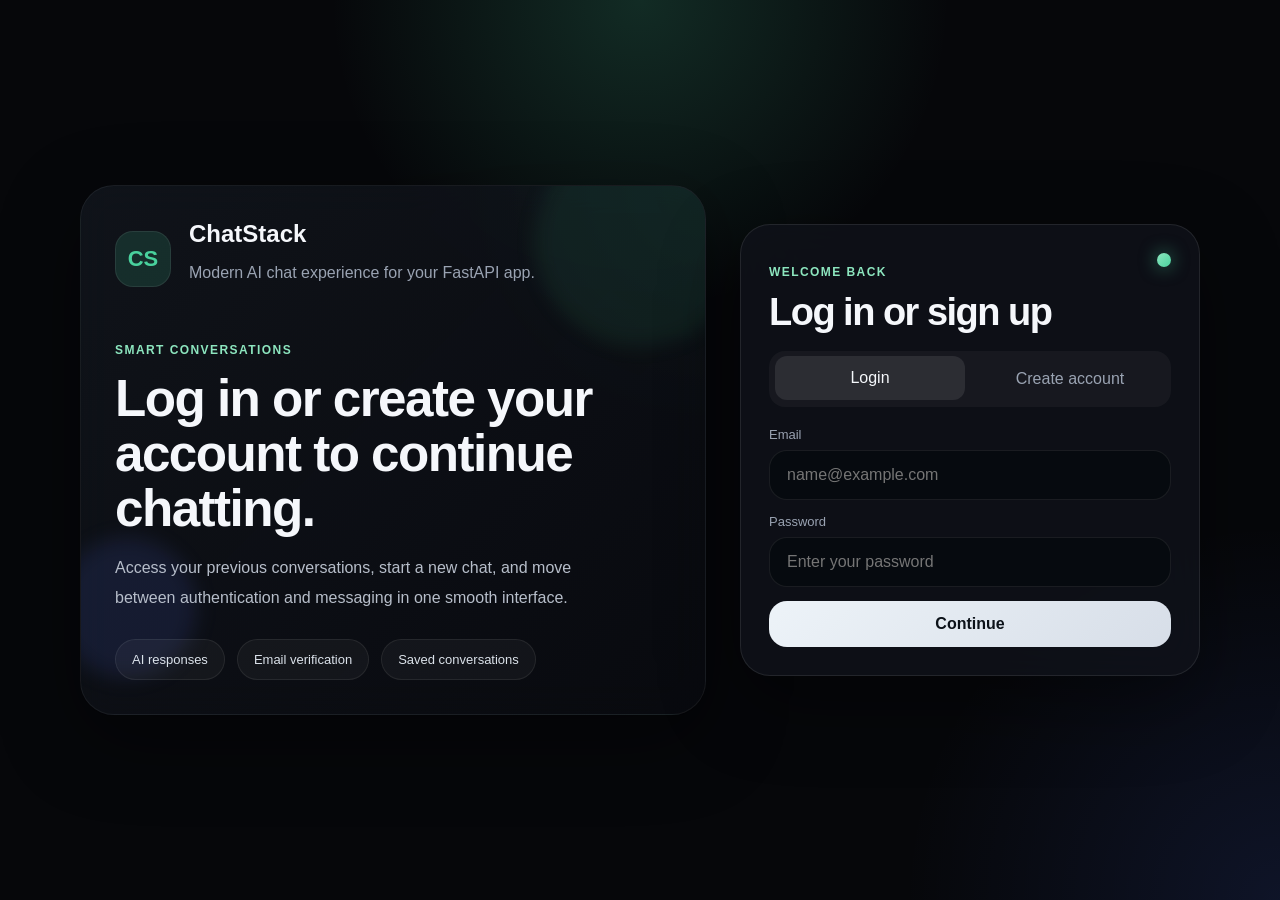
==== UI/index.html @ 57bf35fb "Added a user interface for registration and starting conversations" ====
<!DOCTYPE html>
<html lang="en">
<head>
    <meta charset="UTF-8">
    <meta name="viewport" content="width=device-width, initial-scale=1.0">
    <title>ChatStack UI</title>
    <link rel="stylesheet" href="./styles/main.css">
</head>
<body>
    <div id="app" class="app-shell">
        <section id="authScreen" class="screen screen-auth">
            <div class="auth-layout">
                <div class="auth-hero">
                    <div class="auth-brand">
                        <span class="brand-badge">CS</span>
                        <div>
                            <h1>ChatStack</h1>
                            <p>Modern AI chat experience for your FastAPI app.</p>
                        </div>
                    </div>
                    <div class="auth-hero__content">
                        <span class="eyebrow">Smart conversations</span>
                        <h2>Log in or create your account to continue chatting.</h2>
                        <p>
                            Access your previous conversations, start a new chat, and move between
                            authentication and messaging in one smooth interface.
                        </p>
                        <div class="hero-pills">
                            <span>AI responses</span>
                            <span>Email verification</span>
                            <span>Saved conversations</span>
                        </div>
                    </div>
                </div>

                <div class="auth-card auth-card--floating">
                    <div class="auth-card__top">
                        <div>
                            <p class="eyebrow">Welcome back</p>
                            <h3>Log in or sign up</h3>
                        </div>
                        <span class="floating-dot"></span>
                    </div>

                    <div class="auth-tabs">
                        <button class="tab-button is-active" data-auth-tab="login">Login</button>
                        <button class="tab-button" data-auth-tab="signup">Create account</button>
                    </div>

                    <form id="loginForm" class="auth-form">
                        <label>
                            <span>Email</span>
                            <input type="email" name="email" placeholder="name@example.com" required>
                        </label>
                        <label>
                            <span>Password</span>
                            <input type="password" name="password" placeholder="Enter your password" required minlength="8">
                        </label>
                        <button type="submit" class="primary-button">Continue</button>
                    </form>

                    <form id="signupForm" class="auth-form is-hidden">
                        <label>
                            <span>Username</span>
                            <input type="text" name="username" placeholder="Choose a username" required minlength="3">
                        </label>
                        <label>
                            <span>Full name</span>
                            <input type="text" name="fullname" placeholder="Your full name" required minlength="3">
                        </label>
                        <label>
                            <span>Email</span>
                            <input type="email" name="email" placeholder="name@example.com" required>
                        </label>
                        <label>
                            <span>Password</span>
                            <input type="password" name="password" placeholder="Create a password" required minlength="8">
                        </label>
                        <button type="submit" class="primary-button">Create account</button>
                    </form>

                    <div id="authMessage" class="status-box is-hidden"></div>
                </div>
            </div>
        </section>

        <section id="verificationScreen" class="screen screen-verify is-hidden">
            <div class="verify-card">
                <div class="verify-icon">✉</div>
                <h2>Check your inbox</h2>
                <p id="verificationHint">
                    We sent a verification link to your email. Open the email and click the verification button.
                </p>
                <div class="verify-actions">
                    <button id="verifiedGoLogin" class="primary-button">I already verified my account</button>
                    <button id="openResendPage" class="secondary-button">Resend verification link</button>
                </div>
            </div>
        </section>

        <section id="chatScreen" class="screen screen-chat is-hidden">
            <aside class="sidebar">
                <div class="sidebar-top">
                    <button id="newChatButton" class="new-chat-button">New chat</button>
                    <label class="search-box">
                        <span>Search chats</span>
                        <input id="conversationSearch" type="search" placeholder="Search chats">
                    </label>
                </div>

                <div class="sidebar-section">
                    <p class="sidebar-label">Recents</p>
                    <div id="conversationList" class="conversation-list"></div>
                </div>

                <div class="sidebar-footer">
                    <div class="user-chip">
                        <div class="user-chip__avatar" id="userAvatar">U</div>
                        <div>
                            <strong id="sidebarUsername">User</strong>
                            <p id="sidebarEmail">email@example.com</p>
                        </div>
                    </div>
                    <button id="logoutButton" class="ghost-button">Logout</button>
                </div>
            </aside>

            <main class="chat-main">
                <header class="chat-header">
                    <div>
                        <h2 id="chatTitle">What’s on your mind today?</h2>
                        <p id="chatSubtitle">Start a new conversation or continue an existing one.</p>
                    </div>
                </header>

                <div id="messagesContainer" class="messages-container">
                    <div class="empty-state" id="emptyState">
                        <h3>Start your first message</h3>
                        <p>Your recent chats will appear in the sidebar and responses will show here.</p>
                    </div>
                </div>

                <form id="composerForm" class="composer">
                    <textarea
                        id="messageInput"
                        rows="1"
                        placeholder="Ask anything"
                        maxlength="4000"
                    ></textarea>
                    <button type="submit" id="sendButton" class="send-button">Send</button>
                </form>

                <div id="chatMessage" class="status-box status-box--inline is-hidden"></div>
            </main>
        </section>
    </div>

    <script src="./scripts/config.js"></script>
    <script src="./scripts/api.js"></script>
    <script src="./scripts/app.js"></script>
</body>
</html>
---- UI/styles/main.css ----
:root {
    color-scheme: dark;
    --bg: #06070a;
    --bg-soft: #0d1016;
    --panel: rgba(18, 22, 30, 0.72);
    --panel-soft: rgba(25, 28, 36, 0.9);
    --panel-strong: #12151d;
    --panel-border: rgba(255, 255, 255, 0.08);
    --muted: #9aa3b2;
    --text: #f5f7fb;
    --accent: #49d19d;
    --accent-hover: #34c28b;
    --danger: #ef4444;
    --bubble-user: linear-gradient(135deg, #1a1f2a, #151922);
    --bubble-assistant: linear-gradient(135deg, #12161e, #0f1218);
    --shadow: 0 24px 80px rgba(0, 0, 0, 0.42);
    --shadow-soft: 0 18px 48px rgba(0, 0, 0, 0.28);
    --radius: 24px;
}

* {
    box-sizing: border-box;
}

html,
body {
    margin: 0;
    min-height: 100%;
    background: var(--bg);
    color: var(--text);
    font-family: Inter, Arial, sans-serif;
}

body {
    min-height: 100vh;
    background:
        radial-gradient(circle at top left, rgba(73, 209, 157, 0.12), transparent 28%),
        radial-gradient(circle at top right, rgba(79, 140, 255, 0.12), transparent 25%),
        linear-gradient(180deg, #090b10 0%, #050608 100%);
}

button,
input,
textarea {
    font: inherit;
}

button {
    cursor: pointer;
    border: none;
}

.is-hidden {
    display: none !important;
}

.app-shell {
    min-height: 100vh;
}

.screen {
    min-height: 100vh;
}

.screen-auth,
.screen-verify {
    display: grid;
    place-items: center;
    padding: 32px 20px;
    background:
        radial-gradient(circle at top, rgba(73, 209, 157, 0.18), transparent 28%),
        radial-gradient(circle at bottom right, rgba(76, 114, 255, 0.12), transparent 24%),
        var(--bg);
}

.auth-layout {
    width: min(1120px, 100%);
    display: grid;
    grid-template-columns: minmax(280px, 1.05fr) minmax(360px, 460px);
    gap: 34px;
    align-items: stretch;
}

.auth-hero {
    position: relative;
    overflow: hidden;
    border-radius: 34px;
    border: 1px solid rgba(255, 255, 255, 0.06);
    background:
        linear-gradient(135deg, rgba(18, 22, 30, 0.82), rgba(9, 11, 16, 0.78)),
        radial-gradient(circle at top right, rgba(73, 209, 157, 0.16), transparent 30%);
    box-shadow: var(--shadow);
    padding: 34px;
    backdrop-filter: blur(18px);
}

.auth-hero::before,
.auth-hero::after {
    content: "";
    position: absolute;
    border-radius: 999px;
    filter: blur(10px);
}

.auth-hero::before {
    width: 210px;
    height: 210px;
    background: rgba(73, 209, 157, 0.08);
    top: -50px;
    right: -40px;
}

.auth-hero::after {
    width: 140px;
    height: 140px;
    background: rgba(93, 115, 255, 0.12);
    bottom: 36px;
    left: -24px;
}

.auth-brand {
    position: relative;
    z-index: 1;
    display: flex;
    gap: 18px;
    align-items: center;
    margin-bottom: 42px;
}

.auth-brand h1,
.verify-card h2,
.auth-card__top h3,
.auth-hero__content h2 {
    margin: 0;
}

.auth-brand p,
.verify-card p,
.sidebar-label,
.chat-header p,
.empty-state p,
.status-box,
.user-chip p {
    color: var(--muted);
}

.brand-badge,
.verify-icon {
    width: 56px;
    height: 56px;
    border-radius: 18px;
    display: grid;
    place-items: center;
    background: rgba(73, 209, 157, 0.14);
    color: var(--accent);
    font-weight: 700;
    font-size: 22px;
    box-shadow: inset 0 0 0 1px rgba(255, 255, 255, 0.08);
}

.auth-hero__content {
    position: relative;
    z-index: 1;
    max-width: 520px;
}

.auth-hero__content h2 {
    font-size: clamp(32px, 4vw, 52px);
    line-height: 1.08;
    letter-spacing: -0.03em;
    margin-bottom: 16px;
}

.auth-hero__content p {
    max-width: 560px;
    font-size: 16px;
    line-height: 1.9;
    color: #b7beca;
}

.eyebrow {
    display: inline-flex;
    align-items: center;
    gap: 8px;
    font-size: 12px;
    letter-spacing: 0.12em;
    text-transform: uppercase;
    color: #8de6bf;
    margin-bottom: 14px;
    font-weight: 700;
}

.hero-pills {
    display: flex;
    flex-wrap: wrap;
    gap: 12px;
    margin-top: 26px;
}

.hero-pills span {
    display: inline-flex;
    padding: 12px 16px;
    border-radius: 999px;
    background: rgba(255, 255, 255, 0.04);
    border: 1px solid rgba(255, 255, 255, 0.08);
    color: #dbe2ea;
    font-size: 13px;
}

.auth-card,
.verify-card {
    width: min(100%, 460px);
    background: rgba(17, 20, 27, 0.74);
    border: 1px solid rgba(255, 255, 255, 0.09);
    border-radius: 30px;
    padding: 28px;
    box-shadow: var(--shadow);
    backdrop-filter: blur(22px);
}

.auth-card--floating {
    align-self: center;
}

.auth-card__top {
    display: flex;
    align-items: flex-start;
    justify-content: space-between;
    gap: 16px;
    margin-bottom: 18px;
}

.auth-card__top h3 {
    font-size: 38px;
    letter-spacing: -0.04em;
    line-height: 1.05;
}

.floating-dot {
    width: 14px;
    height: 14px;
    border-radius: 999px;
    background: linear-gradient(135deg, #8de6bf, #49d19d);
    box-shadow: 0 0 18px rgba(73, 209, 157, 0.6);
}

.auth-tabs {
    display: grid;
    grid-template-columns: 1fr 1fr;
    gap: 10px;
    margin-bottom: 20px;
    padding: 6px;
    background: rgba(255, 255, 255, 0.04);
    border-radius: 16px;
}

.tab-button,
.ghost-button,
.secondary-button {
    background: transparent;
    color: var(--muted);
}

.tab-button {
    border-radius: 12px;
    padding: 13px 14px;
    transition: background 0.2s ease, color 0.2s ease, transform 0.2s ease;
}

.tab-button.is-active {
    background: rgba(255, 255, 255, 0.09);
    color: var(--text);
    transform: translateY(-1px);
}

.auth-form,
.verify-actions {
    display: grid;
    gap: 14px;
}

.auth-form label,
.search-box {
    display: grid;
    gap: 8px;
}

.auth-form span,
.search-box span {
    font-size: 13px;
    color: var(--muted);
}

.auth-form input,
.search-box input,
.composer textarea {
    width: 100%;
    border-radius: 18px;
    border: 1px solid rgba(255, 255, 255, 0.08);
    background: rgba(7, 10, 15, 0.85);
    color: var(--text);
    padding: 15px 17px;
    outline: none;
    transition: border-color 0.2s ease, box-shadow 0.2s ease, background 0.2s ease;
}

.auth-form input:focus,
.search-box input:focus,
.composer textarea:focus {
    border-color: rgba(73, 209, 157, 0.72);
    box-shadow: 0 0 0 4px rgba(73, 209, 157, 0.08);
    background: rgba(8, 12, 18, 0.96);
}

.primary-button,
.send-button,
.new-chat-button {
    background: linear-gradient(135deg, #edf3f8, #d7dee8);
    color: #0c1219;
    font-weight: 700;
    border-radius: 18px;
    padding: 14px 18px;
    transition: transform 0.2s ease, filter 0.2s ease;
}

.primary-button:hover,
.send-button:hover,
.new-chat-button:hover {
    transform: translateY(-1px);
    filter: brightness(1.02);
}

.secondary-button,
.ghost-button {
    border: 1px solid rgba(255, 255, 255, 0.08);
    border-radius: 18px;
    padding: 14px 18px;
    background: rgba(255, 255, 255, 0.03);
}

.secondary-button:hover,
.ghost-button:hover {
    color: var(--text);
    border-color: #3a3f47;
}

.status-box {
    margin-top: 16px;
    border: 1px solid rgba(255, 255, 255, 0.06);
    background: rgba(255, 255, 255, 0.04);
    padding: 14px 16px;
    border-radius: 16px;
    line-height: 1.5;
    backdrop-filter: blur(10px);
}

.status-box.is-error {
    border-color: rgba(239, 68, 68, 0.4);
    color: #fecaca;
}

.status-box.is-success {
    border-color: rgba(25, 195, 125, 0.4);
    color: #c7f9df;
}

.status-box--inline {
    margin-top: 14px;
}

.screen-chat {
    display: grid;
    grid-template-columns: 320px 1fr;
    gap: 22px;
    padding: 20px;
    background:
        radial-gradient(circle at top left, rgba(73, 209, 157, 0.08), transparent 22%),
        radial-gradient(circle at top right, rgba(78, 126, 255, 0.08), transparent 22%),
        var(--bg);
}

.sidebar {
    display: flex;
    flex-direction: column;
    gap: 18px;
    background: rgba(15, 18, 24, 0.72);
    padding: 18px 14px;
    min-height: calc(100vh - 40px);
    border: 1px solid rgba(255, 255, 255, 0.06);
    border-radius: 28px;
    box-shadow: var(--shadow-soft);
    backdrop-filter: blur(18px);
}

.sidebar-top {
    display: grid;
    gap: 14px;
}

.new-chat-button {
    width: 100%;
    text-align: left;
    background: linear-gradient(135deg, rgba(255,255,255,0.12), rgba(255,255,255,0.06));
    color: var(--text);
}

.new-chat-button:hover {
    background: linear-gradient(135deg, rgba(255,255,255,0.16), rgba(255,255,255,0.08));
}

.sidebar-section {
    flex: 1;
    min-height: 0;
    overflow: hidden;
}

.sidebar-label {
    margin: 8px 8px 12px;
    font-size: 12px;
    font-weight: 700;
    text-transform: uppercase;
    letter-spacing: 0.08em;
}

.conversation-list {
    display: flex;
    flex-direction: column;
    gap: 6px;
    height: calc(100vh - 250px);
    overflow-y: auto;
    padding-right: 4px;
}

.conversation-item {
    width: 100%;
    display: flex;
    align-items: center;
    gap: 6px;
    background: transparent;
    color: var(--text);
    border-radius: 16px;
    transition: background 0.2s ease, transform 0.2s ease;
}

.conversation-item:hover,
.conversation-item.is-active {
    background: rgba(255, 255, 255, 0.06);
    transform: translateY(-1px);
}

.conversation-item__main {
    flex: 1;
    min-width: 0;
    text-align: left;
    background: transparent;
    color: var(--text);
    padding: 13px 12px;
    border-radius: 16px;
}

.conversation-item__main strong {
    display: block;
    font-size: 14px;
    margin-bottom: 4px;
    white-space: nowrap;
    overflow: hidden;
    text-overflow: ellipsis;
}

.conversation-item__main span {
    display: block;
    color: var(--muted);
    font-size: 12px;
    white-space: nowrap;
    overflow: hidden;
    text-overflow: ellipsis;
}

/* ── 3-dot menu trigger ── */
.conversation-item__actions {
    flex-shrink: 0;
    padding-right: 6px;
    position: relative;
    opacity: 0;
    pointer-events: none;
    transition: opacity 0.18s ease;
}

.conversation-item:hover .conversation-item__actions,
.conversation-item.is-active .conversation-item__actions,
.conversation-item__actions.is-open {
    opacity: 1;
    pointer-events: auto;
}

.conv-menu-trigger {
    display: flex;
    align-items: center;
    justify-content: center;
    width: 28px;
    height: 28px;
    border-radius: 8px;
    font-size: 18px;
    font-weight: 700;
    letter-spacing: -1px;
    background: transparent;
    color: var(--muted);
    border: none;
    transition: background 0.15s ease, color 0.15s ease;
    line-height: 1;
}

.conv-menu-trigger:hover,
.conv-menu-trigger.is-active {
    background: rgba(255, 255, 255, 0.1);
    color: var(--text);
}

/* ── Dropdown panel ── */
.conv-menu-dropdown {
    position: fixed;
    z-index: 999;
    min-width: 180px;
    background: rgba(28, 32, 42, 0.96);
    border: 1px solid rgba(255, 255, 255, 0.1);
    border-radius: 14px;
    padding: 6px;
    box-shadow: 0 16px 48px rgba(0, 0, 0, 0.5), 0 4px 16px rgba(0, 0, 0, 0.3);
    backdrop-filter: blur(20px);
    animation: dropdownIn 0.15s ease;
    transform-origin: top left;
}

@keyframes dropdownIn {
    from { opacity: 0; transform: scale(0.94) translateY(-4px); }
    to   { opacity: 1; transform: scale(1)   translateY(0);     }
}

.conv-menu-item {
    display: flex;
    align-items: center;
    gap: 10px;
    width: 100%;
    padding: 9px 12px;
    border-radius: 9px;
    font-size: 14px;
    background: transparent;
    color: var(--text);
    border: none;
    text-align: left;
    cursor: pointer;
    transition: background 0.15s ease;
}

.conv-menu-item:hover {
    background: rgba(255, 255, 255, 0.08);
}

.conv-menu-item__icon {
    font-size: 15px;
    width: 20px;
    text-align: center;
    flex-shrink: 0;
    opacity: 0.8;
}

.conv-menu-separator {
    height: 1px;
    background: rgba(255, 255, 255, 0.07);
    margin: 5px 6px;
}

.conv-menu-item--danger {
    color: #f87171;
}

.conv-menu-item--danger:hover {
    background: rgba(239, 68, 68, 0.14);
    color: #fca5a5;
}

.sidebar-footer {
    display: grid;
    gap: 12px;
}

.user-chip {
    display: flex;
    gap: 12px;
    align-items: center;
    padding: 12px;
    border-radius: 16px;
    background: rgba(255, 255, 255, 0.04);
    border: 1px solid rgba(255, 255, 255, 0.06);
}

.user-chip strong {
    display: block;
    margin-bottom: 4px;
}

.user-chip p {
    margin: 0;
    font-size: 12px;
}

.user-chip__avatar {
    width: 42px;
    height: 42px;
    border-radius: 50%;
    display: grid;
    place-items: center;
    background: rgba(25, 195, 125, 0.18);
    color: var(--accent);
    font-weight: 700;
}

.chat-main {
    display: grid;
    grid-template-rows: auto 1fr auto auto;
    min-height: calc(100vh - 40px);
    padding: 26px clamp(18px, 3vw, 40px);
    background: rgba(13, 16, 22, 0.7);
    border: 1px solid rgba(255, 255, 255, 0.06);
    border-radius: 32px;
    box-shadow: var(--shadow-soft);
    backdrop-filter: blur(18px);
}

.chat-header {
    display: flex;
    align-items: center;
    justify-content: center;
    text-align: center;
    padding: 32px 0 22px;
}

.chat-header h2 {
    margin: 0 0 10px;
    font-size: clamp(28px, 3.4vw, 42px);
}

.chat-header p {
    margin: 0;
}

.messages-container {
    max-width: 920px;
    width: 100%;
    margin: 0 auto;
    padding: 20px 0 10px;
    overflow-y: auto;
}

.empty-state {
    min-height: 100%;
    display: grid;
    place-items: center;
    text-align: center;
    padding: 80px 0;
}

.empty-state h3 {
    margin: 0 0 10px;
    font-size: 28px;
}

.message-row {
    display: flex;
    margin-bottom: 14px;
}

.message-row--user {
    justify-content: flex-end;
}

.message-row--assistant {
    justify-content: flex-start;
}

.message-bubble {
    max-width: min(760px, 82%);
    padding: 16px 18px;
    border-radius: 24px;
    line-height: 1.7;
    border: 1px solid rgba(255, 255, 255, 0.06);
    white-space: pre-wrap;
    box-shadow: 0 8px 30px rgba(0, 0, 0, 0.18);
}

.message-row--user .message-bubble {
    background: var(--bubble-user);
}

.message-row--assistant .message-bubble {
    background: var(--bubble-assistant);
}

.composer {
    max-width: 920px;
    width: 100%;
    margin: 0 auto;
    display: grid;
    grid-template-columns: 1fr auto;
    gap: 12px;
    align-items: end;
    padding: 18px 0 0;
}

.composer textarea {
    min-height: 62px;
    max-height: 180px;
    resize: vertical;
    border-radius: 26px;
    padding: 19px 20px;
    background: rgba(8, 11, 17, 0.9);
}

.send-button {
    min-width: 116px;
    min-height: 62px;
    border-radius: 22px;
}

.loading-dots::after {
    content: "";
    display: inline-block;
    width: 1.2em;
    animation: dots 1.2s steps(4, end) infinite;
}

@keyframes dots {
    0% { content: ""; }
    25% { content: "."; }
    50% { content: ".."; }
    75% { content: "..."; }
    100% { content: ""; }
}

@media (max-width: 960px) {
    .auth-layout {
        grid-template-columns: 1fr;
    }

    .auth-hero {
        padding: 28px;
    }

    .screen-chat {
        grid-template-columns: 1fr;
        padding: 14px;
    }

    .sidebar {
        min-height: auto;
        border-right: none;
    }

    .conversation-list {
        height: 260px;
    }
}

@media (max-width: 640px) {
    .auth-card,
    .verify-card {
        padding: 20px;
    }

    .auth-card__top h3 {
        font-size: 30px;
    }

    .auth-hero__content h2 {
        font-size: 34px;
    }

    .composer {
        grid-template-columns: 1fr;
    }

    .send-button {
        width: 100%;
    }
}
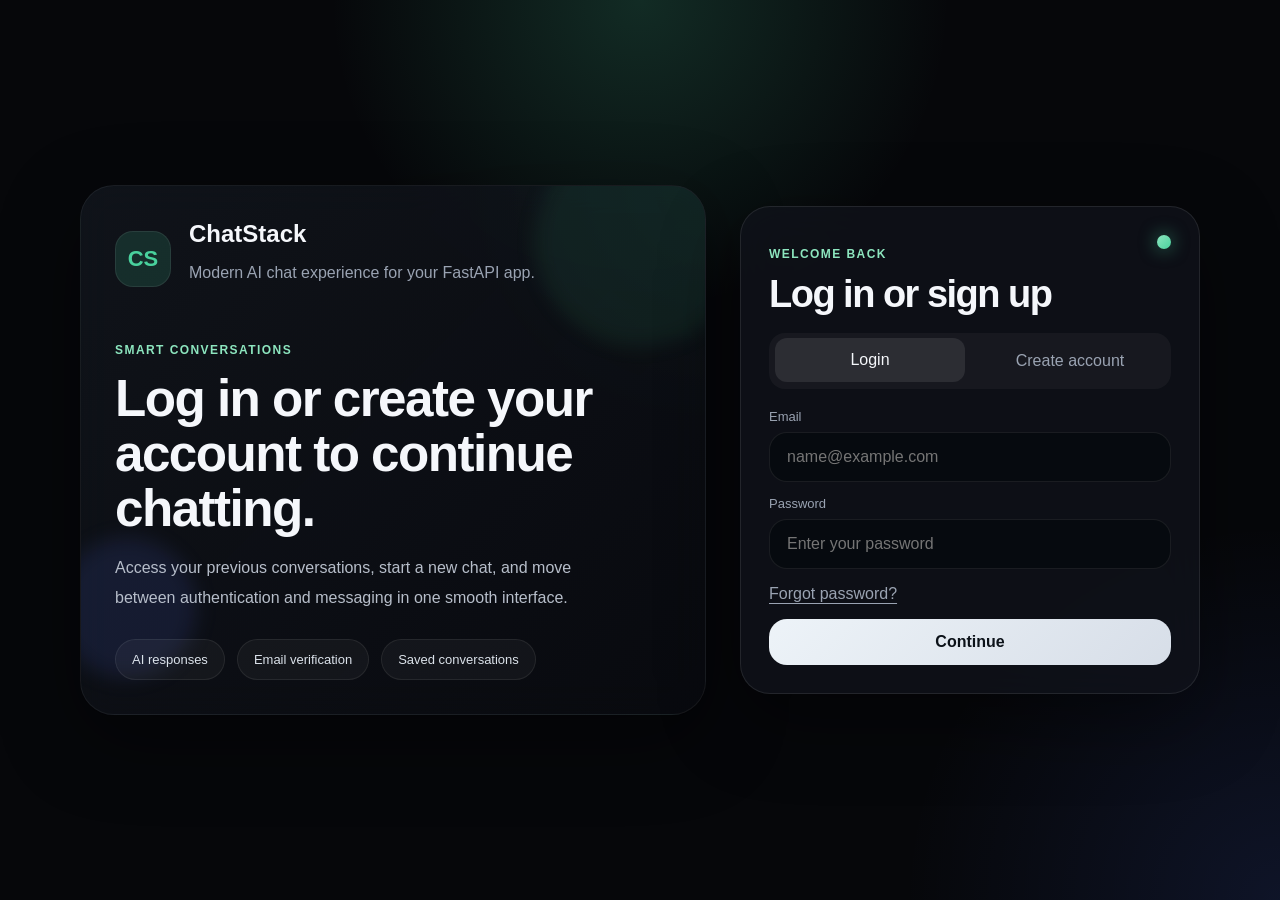
==== commit bf56f211: "Add forgot-password and password-reset UI" ====
--- a/UI/index.html
+++ b/UI/index.html
@@ -1,11 +1,13 @@
 <!DOCTYPE html>
 <html lang="en">
+
 <head>
     <meta charset="UTF-8">
     <meta name="viewport" content="width=device-width, initial-scale=1.0">
     <title>ChatStack UI</title>
     <link rel="stylesheet" href="./styles/main.css">
 </head>
+
 <body>
     <div id="app" class="app-shell">
         <section id="authScreen" class="screen screen-auth">
@@ -36,8 +38,8 @@
                 <div class="auth-card auth-card--floating">
                     <div class="auth-card__top">
                         <div>
-                            <p class="eyebrow">Welcome back</p>
-                            <h3>Log in or sign up</h3>
+                            <p id="authEyebrow" class="eyebrow">Welcome back</p>
+                            <h3 id="authTitle">Log in or sign up</h3>
                         </div>
                         <span class="floating-dot"></span>
                     </div>
@@ -54,8 +56,10 @@
                         </label>
                         <label>
                             <span>Password</span>
-                            <input type="password" name="password" placeholder="Enter your password" required minlength="8">
+                            <input type="password" name="password" placeholder="Enter your password" required
+                                minlength="8">
                         </label>
+                        <button id="forgotPasswordButton" type="button" class="text-button">Forgot password?</button>
                         <button type="submit" class="primary-button">Continue</button>
                     </form>
 
@@ -74,9 +78,34 @@
                         </label>
                         <label>
                             <span>Password</span>
-                            <input type="password" name="password" placeholder="Create a password" required minlength="8">
+                            <input type="password" name="password" placeholder="Create a password" required
+                                minlength="8">
                         </label>
                         <button type="submit" class="primary-button">Create account</button>
+                    </form>
+
+                    <form id="passwordResetRequestForm" class="auth-form is-hidden">
+                        <label>
+                            <span>Email</span>
+                            <input type="email" name="email" placeholder="name@example.com" required>
+                        </label>
+                        <button type="submit" class="primary-button">Send reset link</button>
+                        <button type="button" class="text-button" data-return-login>Back to login</button>
+                    </form>
+
+                    <form id="passwordResetConfirmForm" class="auth-form is-hidden">
+                        <label>
+                            <span>New password</span>
+                            <input type="password" name="new_password" placeholder="Enter a new password" required
+                                minlength="8" autocomplete="new-password">
+                        </label>
+                        <label>
+                            <span>Confirm new password</span>
+                            <input type="password" name="confirm_new_password" placeholder="Confirm your new password"
+                                required minlength="8" autocomplete="new-password">
+                        </label>
+                        <button type="submit" class="primary-button">Update password</button>
+                        <button type="button" class="text-button" data-return-login>Back to login</button>
                     </form>
 
                     <div id="authMessage" class="status-box is-hidden"></div>
@@ -141,12 +170,7 @@
                 </div>
 
                 <form id="composerForm" class="composer">
-                    <textarea
-                        id="messageInput"
-                        rows="1"
-                        placeholder="Ask anything"
-                        maxlength="4000"
-                    ></textarea>
+                    <textarea id="messageInput" rows="1" placeholder="Ask anything" maxlength="4000"></textarea>
                     <button type="submit" id="sendButton" class="send-button">Send</button>
                 </form>
 
@@ -159,4 +183,5 @@
     <script src="./scripts/api.js"></script>
     <script src="./scripts/app.js"></script>
 </body>
-</html>
+
+</html>
--- a/UI/styles/main.css
+++ b/UI/styles/main.css
@@ -256,7 +256,8 @@
 
 .tab-button,
 .ghost-button,
-.secondary-button {
+.secondary-button,
+.text-button {
     background: transparent;
     color: var(--muted);
 }
@@ -339,9 +340,17 @@
 }
 
 .secondary-button:hover,
-.ghost-button:hover {
+.ghost-button:hover,
+.text-button:hover {
     color: var(--text);
     border-color: #3a3f47;
+}
+
+.text-button {
+    justify-self: start;
+    padding: 2px 0;
+    text-decoration: underline;
+    text-underline-offset: 4px;
 }
 
 .status-box {
@@ -400,12 +409,12 @@
 .new-chat-button {
     width: 100%;
     text-align: left;
-    background: linear-gradient(135deg, rgba(255,255,255,0.12), rgba(255,255,255,0.06));
+    background: linear-gradient(135deg, rgba(255, 255, 255, 0.12), rgba(255, 255, 255, 0.06));
     color: var(--text);
 }
 
 .new-chat-button:hover {
-    background: linear-gradient(135deg, rgba(255,255,255,0.16), rgba(255,255,255,0.08));
+    background: linear-gradient(135deg, rgba(255, 255, 255, 0.16), rgba(255, 255, 255, 0.08));
 }
 
 .sidebar-section {
@@ -532,8 +541,15 @@
 }
 
 @keyframes dropdownIn {
-    from { opacity: 0; transform: scale(0.94) translateY(-4px); }
-    to   { opacity: 1; transform: scale(1)   translateY(0);     }
+    from {
+        opacity: 0;
+        transform: scale(0.94) translateY(-4px);
+    }
+
+    to {
+        opacity: 1;
+        transform: scale(1) translateY(0);
+    }
 }
 
 .conv-menu-item {
@@ -730,11 +746,25 @@
 }
 
 @keyframes dots {
-    0% { content: ""; }
-    25% { content: "."; }
-    50% { content: ".."; }
-    75% { content: "..."; }
-    100% { content: ""; }
+    0% {
+        content: "";
+    }
+
+    25% {
+        content: ".";
+    }
+
+    50% {
+        content: "..";
+    }
+
+    75% {
+        content: "...";
+    }
+
+    100% {
+        content: "";
+    }
 }
 
 @media (max-width: 960px) {
@@ -762,6 +792,7 @@
 }
 
 @media (max-width: 640px) {
+
     .auth-card,
     .verify-card {
         padding: 20px;
@@ -782,4 +813,4 @@
     .send-button {
         width: 100%;
     }
-}
+}
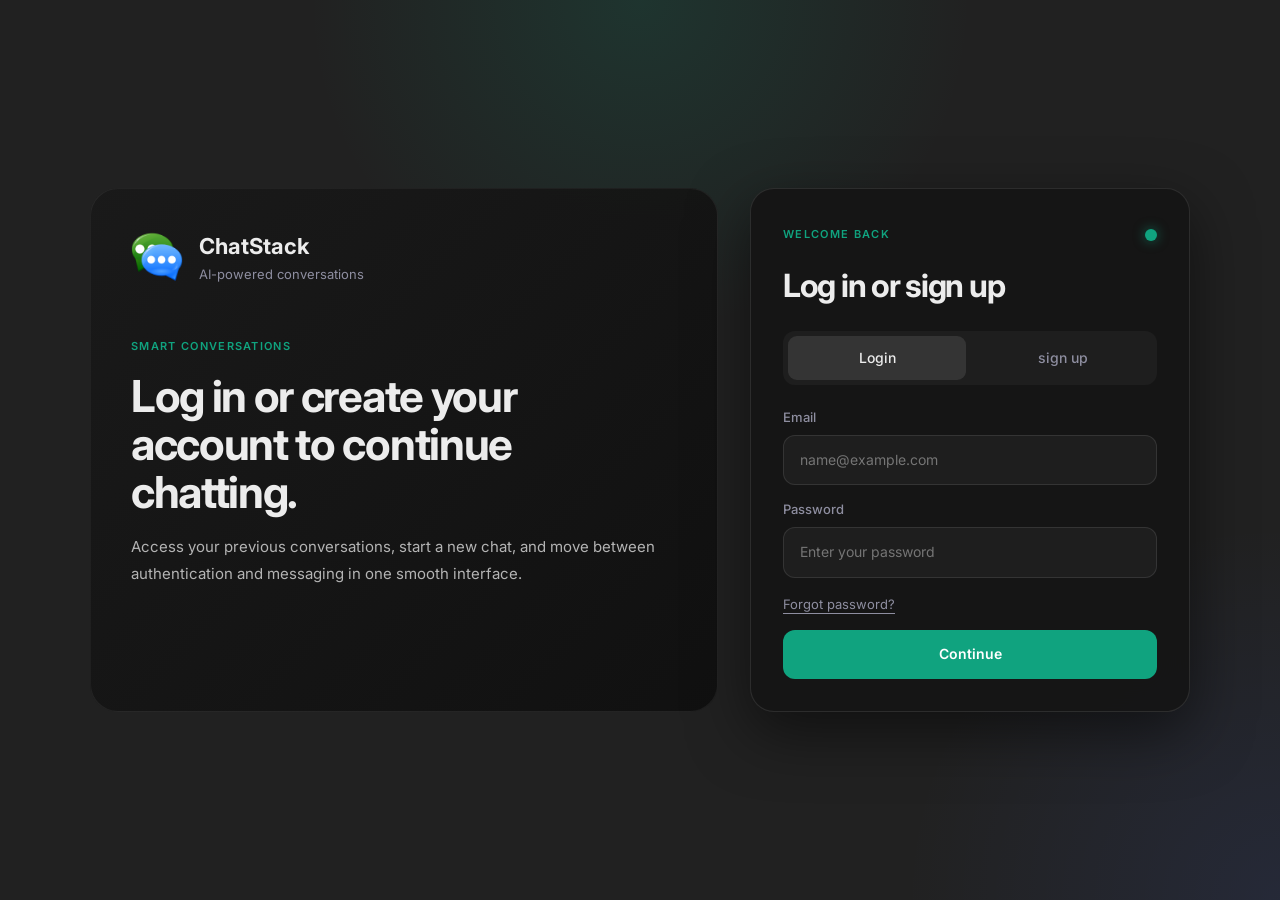
==== commit ddc04754: "Added image viewer and login improvements." ====
--- a/UI/index.html
+++ b/UI/index.html
@@ -4,20 +4,26 @@
 <head>
     <meta charset="UTF-8">
     <meta name="viewport" content="width=device-width, initial-scale=1.0">
-    <title>ChatStack UI</title>
+    <title>ChatStack</title>
+    <link rel="preconnect" href="https://fonts.googleapis.com">
+    <link rel="preconnect" href="https://fonts.gstatic.com" crossorigin>
+    <link href="https://fonts.googleapis.com/css2?family=Inter:wght@300;400;500;600;700&display=swap" rel="stylesheet">
+    <link rel="icon" type="image/png" href="./chatapp_logo.png">
     <link rel="stylesheet" href="./styles/main.css">
 </head>
 
 <body>
     <div id="app" class="app-shell">
+
+        <!-- ── AUTH SCREEN ── -->
         <section id="authScreen" class="screen screen-auth">
             <div class="auth-layout">
                 <div class="auth-hero">
                     <div class="auth-brand">
-                        <span class="brand-badge">CS</span>
+                        <img src="./chatapp_logo.png" alt="ChatStack Logo" class="brand-logo" />
                         <div>
                             <h1>ChatStack</h1>
-                            <p>Modern AI chat experience for your FastAPI app.</p>
+                            <p>AI-powered conversations</p>
                         </div>
                     </div>
                     <div class="auth-hero__content">
@@ -27,11 +33,6 @@
                             Access your previous conversations, start a new chat, and move between
                             authentication and messaging in one smooth interface.
                         </p>
-                        <div class="hero-pills">
-                            <span>AI responses</span>
-                            <span>Email verification</span>
-                            <span>Saved conversations</span>
-                        </div>
                     </div>
                 </div>
 
@@ -46,7 +47,7 @@
 
                     <div class="auth-tabs">
                         <button class="tab-button is-active" data-auth-tab="login">Login</button>
-                        <button class="tab-button" data-auth-tab="signup">Create account</button>
+                        <button class="tab-button" data-auth-tab="signup">sign up</button>
                     </div>
 
                     <form id="loginForm" class="auth-form">
@@ -61,6 +62,7 @@
                         </label>
                         <button id="forgotPasswordButton" type="button" class="text-button">Forgot password?</button>
                         <button type="submit" class="primary-button">Continue</button>
+                        <button id="resendVerificationBtnLogin" type="button" class="secondary-button is-hidden" style="margin-top: 8px; width: 100%;">Resend verification email</button>
                     </form>
 
                     <form id="signupForm" class="auth-form is-hidden">
@@ -81,7 +83,7 @@
                             <input type="password" name="password" placeholder="Create a password" required
                                 minlength="8">
                         </label>
-                        <button type="submit" class="primary-button">Create account</button>
+                        <button type="submit" class="primary-button">sign up</button>
                     </form>
 
                     <form id="passwordResetRequestForm" class="auth-form is-hidden">
@@ -113,6 +115,7 @@
             </div>
         </section>
 
+        <!-- ── VERIFICATION SCREEN ── -->
         <section id="verificationScreen" class="screen screen-verify is-hidden">
             <div class="verify-card">
                 <div class="verify-icon">✉</div>
@@ -121,20 +124,37 @@
                     We sent a verification link to your email. Open the email and click the verification button.
                 </p>
                 <div class="verify-actions">
-                    <button id="verifiedGoLogin" class="primary-button">I already verified my account</button>
-                    <button id="openResendPage" class="secondary-button">Resend verification link</button>
+                    <button id="verifiedGoLogin" class="text-button">← Back to login</button>
                 </div>
             </div>
         </section>
 
+        <!-- ── CHAT SCREEN ── -->
         <section id="chatScreen" class="screen screen-chat is-hidden">
+
+            <!-- Sidebar -->
             <aside class="sidebar">
-                <div class="sidebar-top">
-                    <button id="newChatButton" class="new-chat-button">New chat</button>
-                    <label class="search-box">
-                        <span>Search chats</span>
-                        <input id="conversationSearch" type="search" placeholder="Search chats">
-                    </label>
+                <div class="sidebar-header">
+                    <div class="sidebar-brand">
+                        <img src="./chatapp_logo.png" alt="ChatStack Logo" class="brand-logo-sm" />
+                        <span class="sidebar-brand-name">ChatStack</span>
+                    </div>
+                    <button id="newChatButton" class="new-chat-button" title="New chat">
+                        <svg width="18" height="18" viewBox="0 0 24 24" fill="none" stroke="currentColor"
+                            stroke-width="2.2" stroke-linecap="round" stroke-linejoin="round">
+                            <path d="M12 5v14M5 12h14" />
+                        </svg>
+                        <span>New chat</span>
+                    </button>
+                </div>
+
+                <div class="search-wrapper">
+                    <svg class="search-icon" width="14" height="14" viewBox="0 0 24 24" fill="none"
+                        stroke="currentColor" stroke-width="2.5" stroke-linecap="round" stroke-linejoin="round">
+                        <circle cx="11" cy="11" r="8" />
+                        <line x1="21" y1="21" x2="16.65" y2="16.65" />
+                    </svg>
+                    <input id="conversationSearch" type="search" placeholder="Search chats" class="search-input">
                 </div>
 
                 <div class="sidebar-section">
@@ -145,33 +165,74 @@
                 <div class="sidebar-footer">
                     <div class="user-chip">
                         <div class="user-chip__avatar" id="userAvatar">U</div>
-                        <div>
+                        <div class="user-chip__info">
                             <strong id="sidebarUsername">User</strong>
                             <p id="sidebarEmail">email@example.com</p>
                         </div>
                     </div>
-                    <button id="logoutButton" class="ghost-button">Logout</button>
+                    <button id="logoutButton" class="ghost-button">
+                        <svg width="15" height="15" viewBox="0 0 24 24" fill="none" stroke="currentColor"
+                            stroke-width="2" stroke-linecap="round" stroke-linejoin="round">
+                            <path d="M9 21H5a2 2 0 0 1-2-2V5a2 2 0 0 1 2-2h4" />
+                            <polyline points="16 17 21 12 16 7" />
+                            <line x1="21" y1="12" x2="9" y2="12" />
+                        </svg>
+                        Logout
+                    </button>
                 </div>
             </aside>
 
+            <!-- Main Chat -->
             <main class="chat-main">
                 <header class="chat-header">
-                    <div>
-                        <h2 id="chatTitle">What’s on your mind today?</h2>
+                    <div class="chat-header__inner">
+                        <h2 id="chatTitle">Where should we begin?</h2>
                         <p id="chatSubtitle">Start a new conversation or continue an existing one.</p>
                     </div>
                 </header>
 
                 <div id="messagesContainer" class="messages-container">
                     <div class="empty-state" id="emptyState">
+                        <div class="empty-state__icon">💬</div>
                         <h3>Start your first message</h3>
-                        <p>Your recent chats will appear in the sidebar and responses will show here.</p>
-                    </div>
-                </div>
-
+                        <p>Your recent chats will appear in the sidebar.</p>
+                    </div>
+                </div>
+
+                <div id="imagePreviewStrip" class="image-preview-strip is-hidden"></div>
+
+                <!-- Lightbox for Image Viewing -->
+                <div id="imageLightbox" class="image-lightbox is-hidden">
+                    <button id="closeLightboxBtn" class="lightbox-close-btn" title="Close">✕</button>
+                    <img id="lightboxImage" class="lightbox-img" src="" alt="Expanded Image">
+                </div>
+
+                <!-- Composer -->
                 <form id="composerForm" class="composer">
-                    <textarea id="messageInput" rows="1" placeholder="Ask anything" maxlength="4000"></textarea>
-                    <button type="submit" id="sendButton" class="send-button">Send</button>
+                    <div class="composer-inner">
+                        <!-- Hidden file input -->
+                        <input type="file" id="imageFileInput" accept="image/*" multiple class="is-hidden">
+
+                        <button type="button" id="attachImageBtn" class="composer-attach-btn" title="Attach images">
+                            <svg width="18" height="18" viewBox="0 0 24 24" fill="none" stroke="currentColor"
+                                stroke-width="2" stroke-linecap="round" stroke-linejoin="round">
+                                <rect x="3" y="3" width="18" height="18" rx="2" ry="2" />
+                                <circle cx="8.5" cy="8.5" r="1.5" />
+                                <polyline points="21 15 16 10 5 21" />
+                            </svg>
+                        </button>
+
+                        <textarea id="messageInput" rows="1" placeholder="Ask anything..." maxlength="4000"></textarea>
+
+                        <button type="submit" id="sendButton" class="composer-send-btn" title="Send">
+                            <svg width="18" height="18" viewBox="0 0 24 24" fill="none" stroke="currentColor"
+                                stroke-width="2.5" stroke-linecap="round" stroke-linejoin="round">
+                                <line x1="22" y1="2" x2="11" y2="13" />
+                                <polygon points="22 2 15 22 11 13 2 9 22 2" />
+                            </svg>
+                        </button>
+                    </div>
+                    <p class="composer-hint">ChatStack may make mistakes. Verify important information.</p>
                 </form>
 
                 <div id="chatMessage" class="status-box status-box--inline is-hidden"></div>
@@ -179,6 +240,7 @@
         </section>
     </div>
 
+
     <script src="./scripts/config.js"></script>
     <script src="./scripts/api.js"></script>
     <script src="./scripts/app.js"></script>
--- a/UI/styles/main.css
+++ b/UI/styles/main.css
@@ -1,816 +1,824 @@
 :root {
     color-scheme: dark;
-    --bg: #06070a;
-    --bg-soft: #0d1016;
-    --panel: rgba(18, 22, 30, 0.72);
-    --panel-soft: rgba(25, 28, 36, 0.9);
-    --panel-strong: #12151d;
+    --bg: #212121;
+    --bg-soft: #2a2a2a;
+    --sidebar-bg: #171717;
+    --panel: rgba(33, 33, 33, 0.95);
     --panel-border: rgba(255, 255, 255, 0.08);
-    --muted: #9aa3b2;
-    --text: #f5f7fb;
-    --accent: #49d19d;
-    --accent-hover: #34c28b;
+    --muted: #8e8ea0;
+    --text: #ececec;
+    --text-dim: #b4b4b4;
+    --accent: #10a37f;
+    --accent-hover: #0d8f6f;
     --danger: #ef4444;
-    --bubble-user: linear-gradient(135deg, #1a1f2a, #151922);
-    --bubble-assistant: linear-gradient(135deg, #12161e, #0f1218);
-    --shadow: 0 24px 80px rgba(0, 0, 0, 0.42);
-    --shadow-soft: 0 18px 48px rgba(0, 0, 0, 0.28);
-    --radius: 24px;
-}
-
-* {
-    box-sizing: border-box;
-}
-
-html,
-body {
-    margin: 0;
-    min-height: 100%;
+    --user-bubble: #2f2f2f;
+    --assistant-bubble: transparent;
+    --shadow: 0 20px 60px rgba(0, 0, 0, 0.5);
+    --shadow-soft: 0 8px 24px rgba(0, 0, 0, 0.3);
+    --radius: 16px;
+    --composer-bg: #2f2f2f;
+}
+
+* { box-sizing: border-box; margin: 0; padding: 0; }
+
+html, body {
+    height: 100%;
     background: var(--bg);
     color: var(--text);
-    font-family: Inter, Arial, sans-serif;
-}
-
-body {
-    min-height: 100vh;
-    background:
-        radial-gradient(circle at top left, rgba(73, 209, 157, 0.12), transparent 28%),
-        radial-gradient(circle at top right, rgba(79, 140, 255, 0.12), transparent 25%),
-        linear-gradient(180deg, #090b10 0%, #050608 100%);
-}
-
-button,
-input,
-textarea {
-    font: inherit;
-}
-
-button {
-    cursor: pointer;
-    border: none;
-}
-
-.is-hidden {
-    display: none !important;
-}
-
-.app-shell {
-    min-height: 100vh;
-}
-
-.screen {
-    min-height: 100vh;
-}
-
+    font-family: 'Inter', -apple-system, BlinkMacSystemFont, sans-serif;
+    font-size: 15px;
+    line-height: 1.6;
+    -webkit-font-smoothing: antialiased;
+}
+
+button, input, textarea { font: inherit; }
+button { cursor: pointer; border: none; outline: none; }
+input, textarea { outline: none; }
+
+.is-hidden { display: none !important; }
+.app-shell { height: 100vh; display: flex; flex-direction: column; }
+.screen { height: 100vh; }
+
+/* ─────────────────────────────────────
+   AUTH SCREEN
+───────────────────────────────────── */
 .screen-auth,
 .screen-verify {
     display: grid;
     place-items: center;
     padding: 32px 20px;
     background:
-        radial-gradient(circle at top, rgba(73, 209, 157, 0.18), transparent 28%),
-        radial-gradient(circle at bottom right, rgba(76, 114, 255, 0.12), transparent 24%),
+        radial-gradient(circle at top, rgba(16, 163, 127, 0.15), transparent 30%),
+        radial-gradient(circle at bottom right, rgba(76, 114, 255, 0.1), transparent 24%),
         var(--bg);
 }
 
 .auth-layout {
-    width: min(1120px, 100%);
+    width: min(1100px, 100%);
     display: grid;
-    grid-template-columns: minmax(280px, 1.05fr) minmax(360px, 460px);
-    gap: 34px;
+    grid-template-columns: minmax(280px, 1.05fr) minmax(360px, 440px);
+    gap: 32px;
     align-items: stretch;
 }
 
 .auth-hero {
-    position: relative;
-    overflow: hidden;
-    border-radius: 34px;
+    border-radius: 28px;
     border: 1px solid rgba(255, 255, 255, 0.06);
-    background:
-        linear-gradient(135deg, rgba(18, 22, 30, 0.82), rgba(9, 11, 16, 0.78)),
-        radial-gradient(circle at top right, rgba(73, 209, 157, 0.16), transparent 30%);
-    box-shadow: var(--shadow);
-    padding: 34px;
-    backdrop-filter: blur(18px);
-}
-
-.auth-hero::before,
-.auth-hero::after {
-    content: "";
-    position: absolute;
-    border-radius: 999px;
-    filter: blur(10px);
-}
-
-.auth-hero::before {
-    width: 210px;
-    height: 210px;
-    background: rgba(73, 209, 157, 0.08);
-    top: -50px;
-    right: -40px;
-}
-
-.auth-hero::after {
-    width: 140px;
-    height: 140px;
-    background: rgba(93, 115, 255, 0.12);
-    bottom: 36px;
-    left: -24px;
-}
-
-.auth-brand {
-    position: relative;
-    z-index: 1;
-    display: flex;
-    gap: 18px;
-    align-items: center;
-    margin-bottom: 42px;
-}
-
-.auth-brand h1,
-.verify-card h2,
-.auth-card__top h3,
+    background: linear-gradient(135deg, rgba(25, 25, 25, 0.9), rgba(15, 15, 15, 0.9));
+    padding: 40px;
+    backdrop-filter: blur(20px);
+}
+
+.auth-brand { display: flex; gap: 16px; align-items: center; margin-bottom: 48px; }
+.auth-brand h1 { font-size: 22px; font-weight: 700; margin: 0; }
+.auth-brand p { color: var(--muted); font-size: 13px; margin: 0; }
+
+.brand-badge {
+    width: 48px; height: 48px; border-radius: 14px;
+    display: grid; place-items: center;
+    background: var(--accent); color: white;
+    font-weight: 700; font-size: 18px;
+}
+
+.brand-logo {
+    width: 52px; height: 52px;
+    object-fit: contain;
+}
+
 .auth-hero__content h2 {
-    margin: 0;
-}
-
-.auth-brand p,
-.verify-card p,
-.sidebar-label,
-.chat-header p,
-.empty-state p,
-.status-box,
-.user-chip p {
-    color: var(--muted);
-}
-
-.brand-badge,
-.verify-icon {
-    width: 56px;
-    height: 56px;
-    border-radius: 18px;
-    display: grid;
-    place-items: center;
-    background: rgba(73, 209, 157, 0.14);
-    color: var(--accent);
-    font-weight: 700;
-    font-size: 22px;
-    box-shadow: inset 0 0 0 1px rgba(255, 255, 255, 0.08);
-}
-
-.auth-hero__content {
-    position: relative;
-    z-index: 1;
-    max-width: 520px;
-}
-
-.auth-hero__content h2 {
-    font-size: clamp(32px, 4vw, 52px);
-    line-height: 1.08;
+    font-size: clamp(28px, 3.5vw, 44px);
+    line-height: 1.1;
     letter-spacing: -0.03em;
     margin-bottom: 16px;
 }
 
 .auth-hero__content p {
-    max-width: 560px;
-    font-size: 16px;
-    line-height: 1.9;
-    color: #b7beca;
+    color: var(--text-dim);
+    font-size: 15px;
+    line-height: 1.8;
 }
 
 .eyebrow {
     display: inline-flex;
-    align-items: center;
-    gap: 8px;
-    font-size: 12px;
+    font-size: 11px;
     letter-spacing: 0.12em;
     text-transform: uppercase;
-    color: #8de6bf;
-    margin-bottom: 14px;
-    font-weight: 700;
+    color: var(--accent);
+    margin-bottom: 16px;
+    font-weight: 600;
 }
 
 .hero-pills {
-    display: flex;
-    flex-wrap: wrap;
-    gap: 12px;
-    margin-top: 26px;
+    display: flex; flex-wrap: wrap; gap: 10px; margin-top: 28px;
 }
 
 .hero-pills span {
-    display: inline-flex;
-    padding: 12px 16px;
+    padding: 8px 14px;
     border-radius: 999px;
     background: rgba(255, 255, 255, 0.04);
     border: 1px solid rgba(255, 255, 255, 0.08);
-    color: #dbe2ea;
+    color: var(--text-dim);
     font-size: 13px;
 }
 
-.auth-card,
-.verify-card {
-    width: min(100%, 460px);
-    background: rgba(17, 20, 27, 0.74);
-    border: 1px solid rgba(255, 255, 255, 0.09);
-    border-radius: 30px;
-    padding: 28px;
+.auth-card, .verify-card {
+    width: min(100%, 440px);
+    background: rgba(20, 20, 20, 0.9);
+    border: 1px solid rgba(255, 255, 255, 0.1);
+    border-radius: 24px;
+    padding: 32px;
     box-shadow: var(--shadow);
-    backdrop-filter: blur(22px);
-}
-
-.auth-card--floating {
-    align-self: center;
-}
+    backdrop-filter: blur(24px);
+}
+
+.auth-card--floating { align-self: center; }
 
 .auth-card__top {
     display: flex;
     align-items: flex-start;
     justify-content: space-between;
-    gap: 16px;
-    margin-bottom: 18px;
-}
-
-.auth-card__top h3 {
-    font-size: 38px;
-    letter-spacing: -0.04em;
-    line-height: 1.05;
-}
+    margin-bottom: 20px;
+}
+
+.auth-card__top h3 { font-size: 32px; letter-spacing: -0.04em; }
 
 .floating-dot {
-    width: 14px;
-    height: 14px;
-    border-radius: 999px;
-    background: linear-gradient(135deg, #8de6bf, #49d19d);
-    box-shadow: 0 0 18px rgba(73, 209, 157, 0.6);
+    width: 12px; height: 12px; border-radius: 999px;
+    background: var(--accent);
+    box-shadow: 0 0 12px rgba(16, 163, 127, 0.6);
+    margin-top: 8px;
 }
 
 .auth-tabs {
-    display: grid;
-    grid-template-columns: 1fr 1fr;
-    gap: 10px;
-    margin-bottom: 20px;
-    padding: 6px;
+    display: grid; grid-template-columns: 1fr 1fr;
+    gap: 8px; margin-bottom: 22px; padding: 5px;
     background: rgba(255, 255, 255, 0.04);
-    border-radius: 16px;
-}
-
-.tab-button,
-.ghost-button,
-.secondary-button,
+    border-radius: 12px;
+}
+
+.tab-button {
+    border-radius: 9px; padding: 11px 14px;
+    color: var(--muted); background: transparent;
+    transition: background 0.2s, color 0.2s;
+    font-size: 14px; font-weight: 500;
+}
+
+.tab-button.is-active {
+    background: rgba(255, 255, 255, 0.1);
+    color: var(--text);
+}
+
+.auth-form, .verify-actions { display: grid; gap: 14px; }
+
+.auth-form label { display: grid; gap: 7px; }
+.auth-form label span { font-size: 13px; color: var(--muted); font-weight: 500; }
+
+.auth-form input {
+    width: 100%;
+    border-radius: 12px;
+    border: 1px solid rgba(255, 255, 255, 0.1);
+    background: rgba(255, 255, 255, 0.04);
+    color: var(--text);
+    padding: 13px 16px;
+    transition: border-color 0.2s, box-shadow 0.2s;
+    font-size: 14px;
+}
+
+.auth-form input:focus {
+    border-color: rgba(16, 163, 127, 0.6);
+    box-shadow: 0 0 0 3px rgba(16, 163, 127, 0.1);
+}
+
+.primary-button {
+    background: var(--accent);
+    color: white; font-weight: 600;
+    border-radius: 12px; padding: 13px 18px;
+    transition: background 0.2s, transform 0.2s;
+    font-size: 14px;
+}
+
+.primary-button:hover { background: var(--accent-hover); transform: translateY(-1px); }
+
+.secondary-button, .ghost-button {
+    display: flex; align-items: center; justify-content: center; gap: 8px;
+    border: 1px solid rgba(255, 255, 255, 0.1);
+    border-radius: 12px; padding: 12px 18px;
+    background: rgba(255, 255, 255, 0.04);
+    color: var(--text-dim); font-size: 14px;
+    transition: background 0.2s, color 0.2s, border-color 0.2s;
+}
+
+.secondary-button:hover, .ghost-button:hover {
+    background: rgba(255, 255, 255, 0.07);
+    color: var(--text);
+    border-color: rgba(255, 255, 255, 0.18);
+}
+
 .text-button {
-    background: transparent;
-    color: var(--muted);
-}
-
-.tab-button {
-    border-radius: 12px;
-    padding: 13px 14px;
-    transition: background 0.2s ease, color 0.2s ease, transform 0.2s ease;
-}
-
-.tab-button.is-active {
-    background: rgba(255, 255, 255, 0.09);
-    color: var(--text);
-    transform: translateY(-1px);
-}
-
-.auth-form,
-.verify-actions {
-    display: grid;
-    gap: 14px;
-}
-
-.auth-form label,
-.search-box {
-    display: grid;
-    gap: 8px;
-}
-
-.auth-form span,
-.search-box span {
+    background: transparent; color: var(--muted);
+    justify-self: start; padding: 2px 0;
     font-size: 13px;
-    color: var(--muted);
-}
-
-.auth-form input,
-.search-box input,
-.composer textarea {
-    width: 100%;
-    border-radius: 18px;
-    border: 1px solid rgba(255, 255, 255, 0.08);
-    background: rgba(7, 10, 15, 0.85);
-    color: var(--text);
-    padding: 15px 17px;
-    outline: none;
-    transition: border-color 0.2s ease, box-shadow 0.2s ease, background 0.2s ease;
-}
-
-.auth-form input:focus,
-.search-box input:focus,
-.composer textarea:focus {
-    border-color: rgba(73, 209, 157, 0.72);
-    box-shadow: 0 0 0 4px rgba(73, 209, 157, 0.08);
-    background: rgba(8, 12, 18, 0.96);
-}
-
-.primary-button,
-.send-button,
-.new-chat-button {
-    background: linear-gradient(135deg, #edf3f8, #d7dee8);
-    color: #0c1219;
-    font-weight: 700;
-    border-radius: 18px;
-    padding: 14px 18px;
-    transition: transform 0.2s ease, filter 0.2s ease;
-}
-
-.primary-button:hover,
-.send-button:hover,
-.new-chat-button:hover {
-    transform: translateY(-1px);
-    filter: brightness(1.02);
-}
-
-.secondary-button,
-.ghost-button {
-    border: 1px solid rgba(255, 255, 255, 0.08);
-    border-radius: 18px;
-    padding: 14px 18px;
-    background: rgba(255, 255, 255, 0.03);
-}
-
-.secondary-button:hover,
-.ghost-button:hover,
-.text-button:hover {
-    color: var(--text);
-    border-color: #3a3f47;
-}
-
-.text-button {
-    justify-self: start;
-    padding: 2px 0;
     text-decoration: underline;
     text-underline-offset: 4px;
-}
+    transition: color 0.2s;
+}
+
+.text-button:hover { color: var(--text); }
 
 .status-box {
-    margin-top: 16px;
-    border: 1px solid rgba(255, 255, 255, 0.06);
+    margin-top: 16px; border: 1px solid rgba(255, 255, 255, 0.06);
     background: rgba(255, 255, 255, 0.04);
-    padding: 14px 16px;
-    border-radius: 16px;
-    line-height: 1.5;
-    backdrop-filter: blur(10px);
-}
-
-.status-box.is-error {
-    border-color: rgba(239, 68, 68, 0.4);
-    color: #fecaca;
-}
-
-.status-box.is-success {
-    border-color: rgba(25, 195, 125, 0.4);
-    color: #c7f9df;
-}
-
-.status-box--inline {
-    margin-top: 14px;
-}
-
+    padding: 13px 16px; border-radius: 12px;
+    line-height: 1.5; font-size: 14px;
+}
+
+.status-box.is-error { border-color: rgba(239, 68, 68, 0.4); color: #fca5a5; }
+.status-box.is-success { border-color: rgba(16, 163, 127, 0.4); color: #6ee7b7; }
+.status-box--inline { margin-top: 12px; }
+
+/* Verify */
+.verify-card { text-align: center; align-self: center; }
+.verify-icon { font-size: 48px; margin-bottom: 16px; }
+.verify-card h2 { font-size: 26px; margin-bottom: 12px; }
+.verify-card p { color: var(--muted); margin-bottom: 24px; }
+
+/* ─────────────────────────────────────
+   CHAT SCREEN LAYOUT
+───────────────────────────────────── */
 .screen-chat {
     display: grid;
-    grid-template-columns: 320px 1fr;
-    gap: 22px;
-    padding: 20px;
-    background:
-        radial-gradient(circle at top left, rgba(73, 209, 157, 0.08), transparent 22%),
-        radial-gradient(circle at top right, rgba(78, 126, 255, 0.08), transparent 22%),
-        var(--bg);
-}
-
+    grid-template-columns: 260px 1fr;
+    height: 100vh;
+    overflow: hidden;
+}
+
+/* ─────────────────────────────────────
+   SIDEBAR
+───────────────────────────────────── */
 .sidebar {
+    background: var(--sidebar-bg);
     display: flex;
     flex-direction: column;
-    gap: 18px;
-    background: rgba(15, 18, 24, 0.72);
-    padding: 18px 14px;
-    min-height: calc(100vh - 40px);
-    border: 1px solid rgba(255, 255, 255, 0.06);
-    border-radius: 28px;
-    box-shadow: var(--shadow-soft);
-    backdrop-filter: blur(18px);
-}
-
-.sidebar-top {
-    display: grid;
-    gap: 14px;
+    height: 100vh;
+    overflow: hidden;
+    padding: 12px 8px;
+    border-right: 1px solid rgba(255, 255, 255, 0.06);
+}
+
+.sidebar-header {
+    display: flex;
+    align-items: center;
+    justify-content: space-between;
+    padding: 6px 8px 12px;
+    gap: 8px;
+}
+
+.sidebar-brand {
+    display: flex;
+    align-items: center;
+    gap: 10px;
+}
+
+.brand-badge-sm {
+    width: 30px; height: 30px;
+    border-radius: 8px;
+    display: grid; place-items: center;
+    background: var(--accent);
+    color: white; font-weight: 700; font-size: 13px;
+}
+
+.brand-logo-sm {
+    width: 32px; height: 32px;
+    object-fit: contain;
+}
+
+.sidebar-brand-name {
+    font-weight: 700; font-size: 15px; color: var(--text);
 }
 
 .new-chat-button {
+    display: flex; align-items: center; gap: 8px;
+    background: rgba(255, 255, 255, 0.06);
+    color: var(--text);
+    border-radius: 10px;
+    padding: 9px 14px;
+    font-size: 14px; font-weight: 500;
+    transition: background 0.2s;
     width: 100%;
-    text-align: left;
-    background: linear-gradient(135deg, rgba(255, 255, 255, 0.12), rgba(255, 255, 255, 0.06));
-    color: var(--text);
-}
-
-.new-chat-button:hover {
-    background: linear-gradient(135deg, rgba(255, 255, 255, 0.16), rgba(255, 255, 255, 0.08));
-}
-
-.sidebar-section {
-    flex: 1;
-    min-height: 0;
-    overflow: hidden;
-}
+}
+
+.new-chat-button:hover { background: rgba(255, 255, 255, 0.1); }
+
+.search-wrapper {
+    position: relative;
+    padding: 4px 8px 12px;
+}
+
+.search-icon {
+    position: absolute;
+    left: 22px; top: 50%; transform: translateY(-60%);
+    color: var(--muted);
+    pointer-events: none;
+}
+
+.search-input {
+    width: 100%;
+    background: rgba(255, 255, 255, 0.05);
+    border: 1px solid rgba(255, 255, 255, 0.07);
+    border-radius: 10px;
+    color: var(--text);
+    padding: 9px 12px 9px 34px;
+    font-size: 13px;
+    transition: border-color 0.2s;
+}
+
+.search-input:focus { border-color: rgba(255, 255, 255, 0.15); }
+.search-input::placeholder { color: var(--muted); }
+
+.sidebar-section { flex: 1; overflow: hidden; padding: 0 4px; }
 
 .sidebar-label {
-    margin: 8px 8px 12px;
-    font-size: 12px;
-    font-weight: 700;
-    text-transform: uppercase;
-    letter-spacing: 0.08em;
+    font-size: 11px; font-weight: 600;
+    text-transform: uppercase; letter-spacing: 0.08em;
+    color: var(--muted); padding: 0 8px;
+    margin-bottom: 6px;
 }
 
 .conversation-list {
-    display: flex;
-    flex-direction: column;
-    gap: 6px;
-    height: calc(100vh - 250px);
+    display: flex; flex-direction: column; gap: 2px;
+    height: calc(100vh - 260px);
     overflow-y: auto;
-    padding-right: 4px;
-}
+    padding-right: 2px;
+}
+
+.conversation-list::-webkit-scrollbar { width: 4px; }
+.conversation-list::-webkit-scrollbar-track { background: transparent; }
+.conversation-list::-webkit-scrollbar-thumb { background: rgba(255,255,255,0.1); border-radius: 4px; }
 
 .conversation-item {
     width: 100%;
-    display: flex;
-    align-items: center;
-    gap: 6px;
-    background: transparent;
-    color: var(--text);
-    border-radius: 16px;
-    transition: background 0.2s ease, transform 0.2s ease;
-}
-
-.conversation-item:hover,
-.conversation-item.is-active {
-    background: rgba(255, 255, 255, 0.06);
-    transform: translateY(-1px);
-}
+    display: flex; align-items: center; gap: 4px;
+    border-radius: 10px;
+    transition: background 0.15s;
+    position: relative;
+}
+
+.conversation-item:hover { background: rgba(255, 255, 255, 0.07); }
+.conversation-item.is-active { background: rgba(255, 255, 255, 0.1); }
 
 .conversation-item__main {
-    flex: 1;
-    min-width: 0;
-    text-align: left;
-    background: transparent;
-    color: var(--text);
-    padding: 13px 12px;
-    border-radius: 16px;
+    flex: 1; min-width: 0;
+    text-align: left; background: transparent; color: var(--text);
+    padding: 10px 10px;
+    border-radius: 10px;
 }
 
 .conversation-item__main strong {
-    display: block;
-    font-size: 14px;
-    margin-bottom: 4px;
-    white-space: nowrap;
-    overflow: hidden;
-    text-overflow: ellipsis;
+    display: block; font-size: 13px; font-weight: 500;
+    white-space: nowrap; overflow: hidden; text-overflow: ellipsis;
+    margin-bottom: 2px;
 }
 
 .conversation-item__main span {
-    display: block;
-    color: var(--muted);
-    font-size: 12px;
-    white-space: nowrap;
-    overflow: hidden;
-    text-overflow: ellipsis;
-}
-
-/* ── 3-dot menu trigger ── */
+    display: block; color: var(--muted); font-size: 11px;
+    white-space: nowrap; overflow: hidden; text-overflow: ellipsis;
+}
+
 .conversation-item__actions {
-    flex-shrink: 0;
-    padding-right: 6px;
-    position: relative;
-    opacity: 0;
-    pointer-events: none;
-    transition: opacity 0.18s ease;
+    flex-shrink: 0; padding-right: 6px;
+    opacity: 0; pointer-events: none;
+    transition: opacity 0.15s;
 }
 
 .conversation-item:hover .conversation-item__actions,
 .conversation-item.is-active .conversation-item__actions,
 .conversation-item__actions.is-open {
-    opacity: 1;
-    pointer-events: auto;
+    opacity: 1; pointer-events: auto;
 }
 
 .conv-menu-trigger {
+    display: flex; align-items: center; justify-content: center;
+    width: 26px; height: 26px; border-radius: 7px;
+    font-size: 16px; font-weight: 700; letter-spacing: -1px;
+    background: transparent; color: var(--muted);
+    transition: background 0.15s, color 0.15s; line-height: 1;
+}
+
+.conv-menu-trigger:hover, .conv-menu-trigger.is-active {
+    background: rgba(255, 255, 255, 0.1); color: var(--text);
+}
+
+.conv-menu-dropdown {
+    position: fixed; z-index: 999; min-width: 170px;
+    background: #2a2a2a;
+    border: 1px solid rgba(255, 255, 255, 0.1);
+    border-radius: 12px; padding: 5px;
+    box-shadow: 0 16px 48px rgba(0, 0, 0, 0.6);
+    animation: dropdownIn 0.12s ease;
+    transform-origin: top left;
+}
+
+@keyframes dropdownIn {
+    from { opacity: 0; transform: scale(0.95) translateY(-4px); }
+    to   { opacity: 1; transform: scale(1) translateY(0); }
+}
+
+.conv-menu-item {
+    display: flex; align-items: center; gap: 10px;
+    width: 100%; padding: 9px 11px; border-radius: 8px;
+    font-size: 13px; background: transparent; color: var(--text);
+    text-align: left; transition: background 0.12s;
+}
+
+.conv-menu-item:hover { background: rgba(255, 255, 255, 0.07); }
+.conv-menu-item__icon { font-size: 14px; width: 18px; text-align: center; opacity: 0.8; }
+.conv-menu-separator { height: 1px; background: rgba(255,255,255,0.07); margin: 4px 5px; }
+.conv-menu-item--danger { color: #f87171; }
+.conv-menu-item--danger:hover { background: rgba(239,68,68,0.12); color: #fca5a5; }
+
+.sidebar-footer {
+    padding: 8px;
+    border-top: 1px solid rgba(255, 255, 255, 0.06);
+    display: flex; flex-direction: column; gap: 8px;
+    margin-top: 8px; padding-top: 14px;
+}
+
+.user-chip {
+    display: flex; gap: 10px; align-items: center;
+    padding: 10px; border-radius: 10px;
+    transition: background 0.2s;
+}
+
+.user-chip:hover { background: rgba(255,255,255,0.05); }
+
+.user-chip__avatar {
+    width: 36px; height: 36px; border-radius: 50%; flex-shrink: 0;
+    display: grid; place-items: center;
+    background: var(--accent); color: white;
+    font-weight: 700; font-size: 14px;
+}
+
+.user-chip__info { min-width: 0; }
+.user-chip__info strong { display: block; font-size: 13px; font-weight: 600; white-space: nowrap; overflow: hidden; text-overflow: ellipsis; }
+.user-chip__info p { color: var(--muted); font-size: 11px; margin: 0; white-space: nowrap; overflow: hidden; text-overflow: ellipsis; }
+
+/* ─────────────────────────────────────
+   CHAT MAIN
+───────────────────────────────────── */
+.chat-main {
+    display: flex; flex-direction: column;
+    height: 100vh; overflow: hidden;
+    background: var(--bg);
+}
+
+.chat-header {
+    display: flex; align-items: center; justify-content: center;
+    text-align: center;
+    padding: 40px 24px 24px;
+    transition: all 0.3s ease;
+}
+
+.chat-header.is-compact { padding: 14px 24px; }
+
+.chat-header__inner h2 {
+    font-size: clamp(24px, 3vw, 36px);
+    font-weight: 700;
+    letter-spacing: -0.03em;
+    margin-bottom: 8px;
+}
+
+.chat-header.is-compact h2 { font-size: 16px; font-weight: 600; margin-bottom: 0; }
+.chat-header.is-compact p { display: none; }
+
+.chat-header p { color: var(--muted); font-size: 14px; }
+
+.messages-container {
+    flex: 1; overflow-y: auto;
+    padding: 16px clamp(16px, 5vw, 120px);
+    scroll-behavior: smooth;
+}
+
+.messages-container::-webkit-scrollbar { width: 5px; }
+.messages-container::-webkit-scrollbar-track { background: transparent; }
+.messages-container::-webkit-scrollbar-thumb { background: rgba(255,255,255,0.1); border-radius: 5px; }
+
+.empty-state {
+    display: flex; flex-direction: column; align-items: center;
+    justify-content: center; padding: 60px 0;
+    text-align: center;
+}
+
+.empty-state__icon { font-size: 42px; margin-bottom: 16px; opacity: 0.4; }
+.empty-state h3 { font-size: 20px; margin-bottom: 8px; color: var(--text-dim); }
+.empty-state p { color: var(--muted); font-size: 14px; }
+
+/* ─────────────────────────────────────
+   MESSAGE BUBBLES
+───────────────────────────────────── */
+.message-row {
+    display: flex;
+    margin-bottom: 6px;
+    animation: msgIn 0.2s ease;
+}
+
+@keyframes msgIn {
+    from { opacity: 0; transform: translateY(8px); }
+    to   { opacity: 1; transform: translateY(0); }
+}
+
+.message-row--user { justify-content: flex-end; }
+.message-row--assistant { justify-content: flex-start; }
+
+.message-bubble {
+    max-width: min(680px, 80%);
+    padding: 14px 18px;
+    line-height: 1.7;
+    font-size: 15px;
+    word-break: break-word;
+}
+
+.message-text {
+    white-space: normal;
+}
+
+.message-text pre {
+    background: rgba(0,0,0,0.35);
+    border: 1px solid rgba(255,255,255,0.08);
+    border-radius: 8px;
+    padding: 12px 14px;
+    overflow-x: auto;
+    margin: 8px 0;
+    font-size: 13px;
+    line-height: 1.6;
+}
+
+.message-text code {
+    background: rgba(0,0,0,0.3);
+    border-radius: 4px;
+    padding: 2px 6px;
+    font-family: 'JetBrains Mono', 'Fira Code', monospace;
+    font-size: 13px;
+}
+
+.message-text pre code {
+    background: none;
+    padding: 0;
+    font-size: 13px;
+}
+
+.message-row--user .message-bubble {
+    background: var(--user-bubble);
+    border-radius: 20px 20px 4px 20px;
+    color: var(--text);
+}
+
+.message-row--assistant .message-bubble {
+    background: transparent;
+    border-radius: 20px 20px 20px 4px;
+    color: var(--text);
+    padding-left: 4px;
+}
+
+/* Images inside bubbles */
+.message-images {
+    display: flex; flex-wrap: wrap; gap: 8px;
+    margin-bottom: 10px;
+}
+
+.message-image {
+    max-width: 260px; max-height: 200px;
+    border-radius: 12px; object-fit: cover;
+    cursor: pointer;
+    transition: opacity 0.2s;
+    border: 1px solid rgba(255,255,255,0.1);
+}
+
+.message-image:hover { opacity: 0.9; }
+
+.image-load-error {
+    display: inline-flex;
+    align-items: center;
+    gap: 6px;
+    font-size: 13px;
+    color: var(--muted);
+    padding: 8px 12px;
+    border: 1px dashed rgba(255,255,255,0.15);
+    border-radius: 8px;
+}
+
+/* ─────────────────────────────────────
+   IMAGE PREVIEW STRIP
+───────────────────────────────────── */
+.image-preview-strip {
+    display: flex; flex-wrap: wrap; gap: 10px;
+    padding: 10px clamp(16px, 5vw, 120px) 0;
+    align-items: flex-start;
+}
+
+.image-preview-item {
+    position: relative;
+    width: 72px; height: 72px;
+    border-radius: 10px; overflow: hidden;
+    border: 1px solid rgba(255,255,255,0.12);
+    flex-shrink: 0;
+    animation: previewIn 0.2s ease;
+}
+
+@keyframes previewIn {
+    from { opacity: 0; transform: scale(0.85); }
+    to   { opacity: 1; transform: scale(1); }
+}
+
+.image-preview-item img {
+    width: 100%; height: 100%; object-fit: cover;
+}
+
+.image-preview-remove {
+    position: absolute; top: 3px; right: 3px;
+    width: 20px; height: 20px;
+    background: rgba(0,0,0,0.7);
+    border-radius: 50%;
+    display: grid; place-items: center;
+    font-size: 11px; line-height: 1;
+    color: white; cursor: pointer;
+    transition: background 0.15s;
+    border: none;
+}
+
+.image-preview-remove:hover { background: rgba(239, 68, 68, 0.85); }
+
+/* ─────────────────────────────────────
+   COMPOSER
+───────────────────────────────────── */
+.composer {
+    padding: 12px clamp(16px, 5vw, 120px) 18px;
+    display: flex; flex-direction: column;
+}
+
+.composer-inner {
+    display: flex; align-items: flex-end;
+    background: var(--composer-bg);
+    border: 1px solid rgba(255, 255, 255, 0.1);
+    border-radius: 18px;
+    padding: 10px 12px;
+    gap: 8px;
+    transition: border-color 0.2s, box-shadow 0.2s;
+}
+
+.composer-inner:focus-within {
+    border-color: rgba(255, 255, 255, 0.2);
+    box-shadow: 0 0 0 3px rgba(255, 255, 255, 0.04);
+}
+
+.composer-attach-btn {
+    flex-shrink: 0;
+    width: 36px; height: 36px;
+    border-radius: 9px;
+    background: transparent;
+    color: var(--muted);
+    display: grid; place-items: center;
+    transition: background 0.15s, color 0.15s;
+    align-self: flex-end;
+    margin-bottom: 2px;
+}
+
+.composer-attach-btn:hover {
+    background: rgba(255,255,255,0.08);
+    color: var(--text);
+}
+
+.composer-attach-btn.has-images { color: var(--accent); }
+
+#messageInput {
+    flex: 1;
+    background: transparent;
+    border: none;
+    color: var(--text);
+    resize: none;
+    min-height: 26px;
+    max-height: 180px;
+    line-height: 1.6;
+    font-size: 15px;
+    padding: 5px 2px;
+    overflow-y: auto;
+}
+
+#messageInput::placeholder { color: var(--muted); }
+
+#messageInput::-webkit-scrollbar { width: 4px; }
+#messageInput::-webkit-scrollbar-thumb { background: rgba(255,255,255,0.1); border-radius: 4px; }
+
+.composer-send-btn {
+    flex-shrink: 0;
+    width: 36px; height: 36px;
+    border-radius: 9px;
+    background: var(--accent);
+    color: white;
+    display: grid; place-items: center;
+    transition: background 0.15s, transform 0.15s;
+    align-self: flex-end;
+    margin-bottom: 2px;
+}
+
+.composer-send-btn:hover { background: var(--accent-hover); transform: scale(1.05); }
+.composer-send-btn:disabled { background: rgba(255,255,255,0.1); color: var(--muted); transform: none; cursor: not-allowed; }
+
+.composer-hint {
+    text-align: center; font-size: 12px; color: var(--muted);
+    margin-top: 10px;
+}
+
+/* ─────────────────────────────────────
+   LOADING DOTS
+───────────────────────────────────── */
+.loading-dots::after {
+    content: "";
+    display: inline-block;
+    width: 1em;
+    animation: dots 1.2s steps(4, end) infinite;
+}
+
+@keyframes dots {
+    0%   { content: ""; }
+    25%  { content: "."; }
+    50%  { content: ".."; }
+    75%  { content: "..."; }
+    100% { content: ""; }
+}
+
+/* ─────────────────────────────────────
+   RESPONSIVE
+───────────────────────────────────── */
+@media (max-width: 960px) {
+    .auth-layout { grid-template-columns: 1fr; }
+    .auth-hero { display: none; }
+
+    .screen-chat { grid-template-columns: 1fr; }
+    .sidebar {
+        height: auto;
+        border-right: none;
+        border-bottom: 1px solid rgba(255,255,255,0.06);
+    }
+    .conversation-list { height: 200px; }
+    .chat-main { height: calc(100vh - 280px); }
+}
+
+@media (max-width: 640px) {
+    .auth-card, .verify-card { padding: 24px 20px; }
+    .messages-container { padding: 16px 16px; }
+    .composer { padding: 12px 12px 16px; }
+    .image-preview-strip { padding: 8px 12px 0; }
+}
+
+/* ─────────────────────────────────────
+   LIGHTBOX
+───────────────────────────────────── */
+.image-lightbox {
+    position: fixed;
+    top: 0; left: 0; right: 0; bottom: 0;
+    background: rgba(0, 0, 0, 0.85);
+    z-index: 9999;
     display: flex;
     align-items: center;
     justify-content: center;
-    width: 28px;
-    height: 28px;
-    border-radius: 8px;
-    font-size: 18px;
-    font-weight: 700;
-    letter-spacing: -1px;
-    background: transparent;
-    color: var(--muted);
-    border: none;
-    transition: background 0.15s ease, color 0.15s ease;
-    line-height: 1;
-}
-
-.conv-menu-trigger:hover,
-.conv-menu-trigger.is-active {
+    backdrop-filter: blur(8px);
+    animation: fadeIn 0.2s ease;
+}
+
+.image-lightbox.is-hidden {
+    display: none !important;
+}
+
+.lightbox-img {
+    max-width: 90vw;
+    max-height: 90vh;
+    border-radius: 12px;
+    box-shadow: 0 10px 40px rgba(0,0,0,0.5);
+    object-fit: contain;
+}
+
+.lightbox-close-btn {
+    position: absolute;
+    top: 24px;
+    right: 24px;
+    width: 44px;
+    height: 44px;
+    border-radius: 50%;
     background: rgba(255, 255, 255, 0.1);
-    color: var(--text);
-}
-
-/* ── Dropdown panel ── */
-.conv-menu-dropdown {
-    position: fixed;
-    z-index: 999;
-    min-width: 180px;
-    background: rgba(28, 32, 42, 0.96);
-    border: 1px solid rgba(255, 255, 255, 0.1);
-    border-radius: 14px;
-    padding: 6px;
-    box-shadow: 0 16px 48px rgba(0, 0, 0, 0.5), 0 4px 16px rgba(0, 0, 0, 0.3);
-    backdrop-filter: blur(20px);
-    animation: dropdownIn 0.15s ease;
-    transform-origin: top left;
-}
-
-@keyframes dropdownIn {
-    from {
-        opacity: 0;
-        transform: scale(0.94) translateY(-4px);
-    }
-
-    to {
-        opacity: 1;
-        transform: scale(1) translateY(0);
-    }
-}
-
-.conv-menu-item {
-    display: flex;
-    align-items: center;
-    gap: 10px;
-    width: 100%;
-    padding: 9px 12px;
-    border-radius: 9px;
-    font-size: 14px;
-    background: transparent;
-    color: var(--text);
-    border: none;
-    text-align: left;
-    cursor: pointer;
-    transition: background 0.15s ease;
-}
-
-.conv-menu-item:hover {
-    background: rgba(255, 255, 255, 0.08);
-}
-
-.conv-menu-item__icon {
-    font-size: 15px;
-    width: 20px;
-    text-align: center;
-    flex-shrink: 0;
-    opacity: 0.8;
-}
-
-.conv-menu-separator {
-    height: 1px;
-    background: rgba(255, 255, 255, 0.07);
-    margin: 5px 6px;
-}
-
-.conv-menu-item--danger {
-    color: #f87171;
-}
-
-.conv-menu-item--danger:hover {
-    background: rgba(239, 68, 68, 0.14);
-    color: #fca5a5;
-}
-
-.sidebar-footer {
-    display: grid;
-    gap: 12px;
-}
-
-.user-chip {
-    display: flex;
-    gap: 12px;
-    align-items: center;
-    padding: 12px;
-    border-radius: 16px;
-    background: rgba(255, 255, 255, 0.04);
-    border: 1px solid rgba(255, 255, 255, 0.06);
-}
-
-.user-chip strong {
-    display: block;
-    margin-bottom: 4px;
-}
-
-.user-chip p {
-    margin: 0;
-    font-size: 12px;
-}
-
-.user-chip__avatar {
-    width: 42px;
-    height: 42px;
-    border-radius: 50%;
+    color: white;
+    font-size: 20px;
     display: grid;
     place-items: center;
-    background: rgba(25, 195, 125, 0.18);
-    color: var(--accent);
-    font-weight: 700;
-}
-
-.chat-main {
-    display: grid;
-    grid-template-rows: auto 1fr auto auto;
-    min-height: calc(100vh - 40px);
-    padding: 26px clamp(18px, 3vw, 40px);
-    background: rgba(13, 16, 22, 0.7);
-    border: 1px solid rgba(255, 255, 255, 0.06);
-    border-radius: 32px;
-    box-shadow: var(--shadow-soft);
-    backdrop-filter: blur(18px);
-}
-
-.chat-header {
-    display: flex;
-    align-items: center;
-    justify-content: center;
-    text-align: center;
-    padding: 32px 0 22px;
-}
-
-.chat-header h2 {
-    margin: 0 0 10px;
-    font-size: clamp(28px, 3.4vw, 42px);
-}
-
-.chat-header p {
-    margin: 0;
-}
-
-.messages-container {
-    max-width: 920px;
-    width: 100%;
-    margin: 0 auto;
-    padding: 20px 0 10px;
-    overflow-y: auto;
-}
-
-.empty-state {
-    min-height: 100%;
-    display: grid;
-    place-items: center;
-    text-align: center;
-    padding: 80px 0;
-}
-
-.empty-state h3 {
-    margin: 0 0 10px;
-    font-size: 28px;
-}
-
-.message-row {
-    display: flex;
-    margin-bottom: 14px;
-}
-
-.message-row--user {
-    justify-content: flex-end;
-}
-
-.message-row--assistant {
-    justify-content: flex-start;
-}
-
-.message-bubble {
-    max-width: min(760px, 82%);
-    padding: 16px 18px;
-    border-radius: 24px;
-    line-height: 1.7;
-    border: 1px solid rgba(255, 255, 255, 0.06);
-    white-space: pre-wrap;
-    box-shadow: 0 8px 30px rgba(0, 0, 0, 0.18);
-}
-
-.message-row--user .message-bubble {
-    background: var(--bubble-user);
-}
-
-.message-row--assistant .message-bubble {
-    background: var(--bubble-assistant);
-}
-
-.composer {
-    max-width: 920px;
-    width: 100%;
-    margin: 0 auto;
-    display: grid;
-    grid-template-columns: 1fr auto;
-    gap: 12px;
-    align-items: end;
-    padding: 18px 0 0;
-}
-
-.composer textarea {
-    min-height: 62px;
-    max-height: 180px;
-    resize: vertical;
-    border-radius: 26px;
-    padding: 19px 20px;
-    background: rgba(8, 11, 17, 0.9);
-}
-
-.send-button {
-    min-width: 116px;
-    min-height: 62px;
-    border-radius: 22px;
-}
-
-.loading-dots::after {
-    content: "";
-    display: inline-block;
-    width: 1.2em;
-    animation: dots 1.2s steps(4, end) infinite;
-}
-
-@keyframes dots {
-    0% {
-        content: "";
-    }
-
-    25% {
-        content: ".";
-    }
-
-    50% {
-        content: "..";
-    }
-
-    75% {
-        content: "...";
-    }
-
-    100% {
-        content: "";
-    }
-}
-
-@media (max-width: 960px) {
-    .auth-layout {
-        grid-template-columns: 1fr;
-    }
-
-    .auth-hero {
-        padding: 28px;
-    }
-
-    .screen-chat {
-        grid-template-columns: 1fr;
-        padding: 14px;
-    }
-
-    .sidebar {
-        min-height: auto;
-        border-right: none;
-    }
-
-    .conversation-list {
-        height: 260px;
-    }
-}
-
-@media (max-width: 640px) {
-
-    .auth-card,
-    .verify-card {
-        padding: 20px;
-    }
-
-    .auth-card__top h3 {
-        font-size: 30px;
-    }
-
-    .auth-hero__content h2 {
-        font-size: 34px;
-    }
-
-    .composer {
-        grid-template-columns: 1fr;
-    }
-
-    .send-button {
-        width: 100%;
-    }
+    border: none;
+    cursor: pointer;
+    transition: background 0.2s;
+}
+
+.lightbox-close-btn:hover {
+    background: rgba(255, 255, 255, 0.25);
+}
+
+@keyframes fadeIn {
+    from { opacity: 0; }
+    to { opacity: 1; }
 }
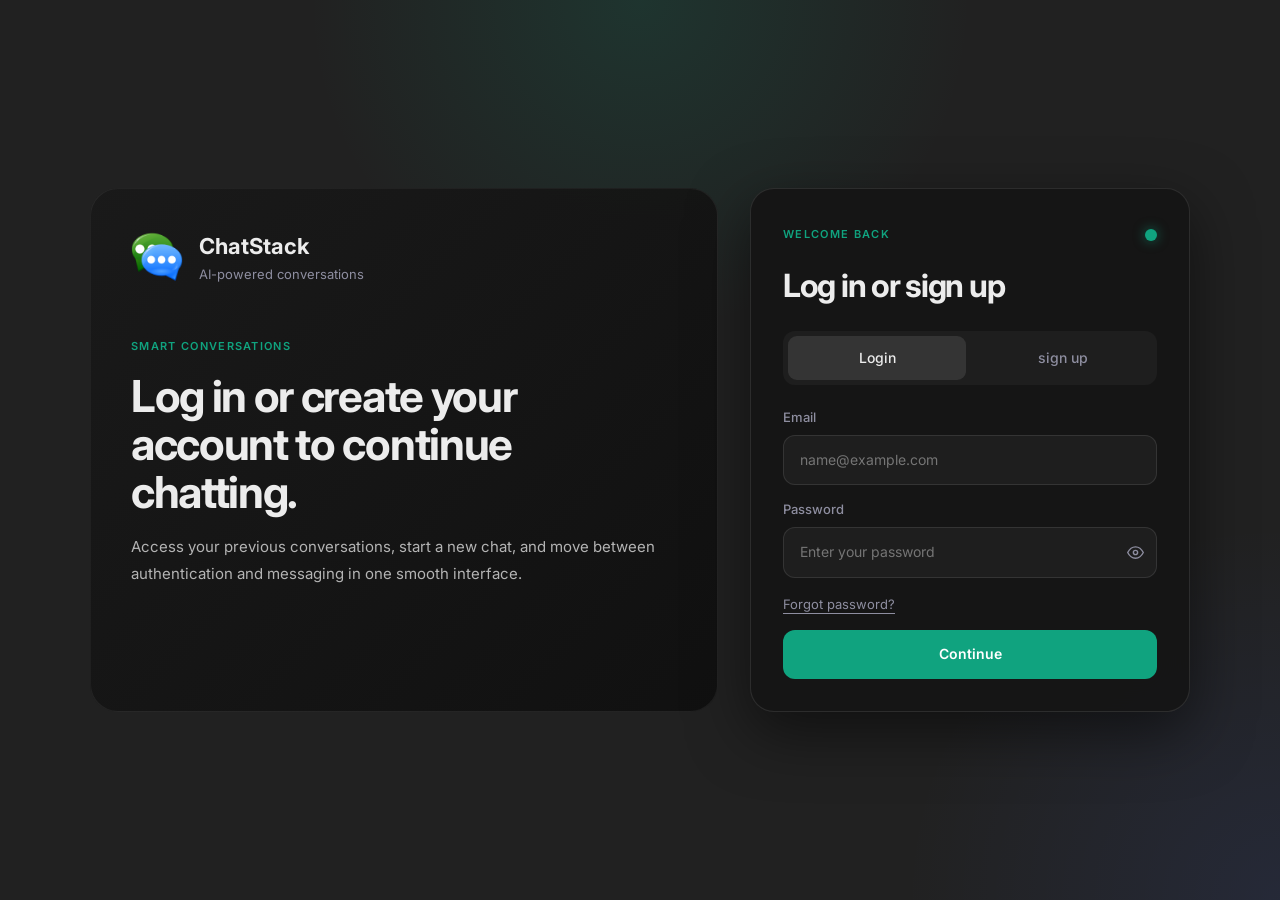
==== commit c0623455: "Improving the UI" ====
--- a/UI/index.html
+++ b/UI/index.html
@@ -57,12 +57,32 @@
                         </label>
                         <label>
                             <span>Password</span>
-                            <input type="password" name="password" placeholder="Enter your password" required
-                                minlength="8">
+                            <div class="password-wrapper">
+                                <input type="password" name="password" placeholder="Enter your password" required
+                                    minlength="8">
+                                <button type="button" class="pwd-toggle" aria-label="Toggle password visibility"
+                                    tabindex="-1">
+                                    <svg class="eye-icon" viewBox="0 0 24 24" fill="none" stroke="currentColor"
+                                        stroke-width="2" stroke-linecap="round" stroke-linejoin="round">
+                                        <path d="M1 12s4-8 11-8 11 8 11 8-4 8-11 8-11-8-11-8z" />
+                                        <circle cx="12" cy="12" r="3" />
+                                    </svg>
+                                    <svg class="eye-off-icon" viewBox="0 0 24 24" fill="none" stroke="currentColor"
+                                        stroke-width="2" stroke-linecap="round" stroke-linejoin="round"
+                                        style="display:none">
+                                        <path
+                                            d="M17.94 17.94A10.07 10.07 0 0 1 12 20c-7 0-11-8-11-8a18.45 18.45 0 0 1 5.06-5.94" />
+                                        <path
+                                            d="M9.9 4.24A9.12 9.12 0 0 1 12 4c7 0 11 8 11 8a18.5 18.5 0 0 1-2.16 3.19" />
+                                        <line x1="1" y1="1" x2="23" y2="23" />
+                                    </svg>
+                                </button>
+                            </div>
                         </label>
                         <button id="forgotPasswordButton" type="button" class="text-button">Forgot password?</button>
                         <button type="submit" class="primary-button">Continue</button>
-                        <button id="resendVerificationBtnLogin" type="button" class="secondary-button is-hidden" style="margin-top: 8px; width: 100%;">Resend verification email</button>
+                        <button id="resendVerificationBtnLogin" type="button" class="secondary-button is-hidden"
+                            style="margin-top: 8px; width: 100%;">Resend verification email</button>
                     </form>
 
                     <form id="signupForm" class="auth-form is-hidden">
@@ -80,8 +100,27 @@
                         </label>
                         <label>
                             <span>Password</span>
-                            <input type="password" name="password" placeholder="Create a password" required
-                                minlength="8">
+                            <div class="password-wrapper">
+                                <input type="password" name="password" placeholder="Create a password" required
+                                    minlength="8">
+                                <button type="button" class="pwd-toggle" aria-label="Toggle password visibility"
+                                    tabindex="-1">
+                                    <svg class="eye-icon" viewBox="0 0 24 24" fill="none" stroke="currentColor"
+                                        stroke-width="2" stroke-linecap="round" stroke-linejoin="round">
+                                        <path d="M1 12s4-8 11-8 11 8 11 8-4 8-11 8-11-8-11-8z" />
+                                        <circle cx="12" cy="12" r="3" />
+                                    </svg>
+                                    <svg class="eye-off-icon" viewBox="0 0 24 24" fill="none" stroke="currentColor"
+                                        stroke-width="2" stroke-linecap="round" stroke-linejoin="round"
+                                        style="display:none">
+                                        <path
+                                            d="M17.94 17.94A10.07 10.07 0 0 1 12 20c-7 0-11-8-11-8a18.45 18.45 0 0 1 5.06-5.94" />
+                                        <path
+                                            d="M9.9 4.24A9.12 9.12 0 0 1 12 4c7 0 11 8 11 8a18.5 18.5 0 0 1-2.16 3.19" />
+                                        <line x1="1" y1="1" x2="23" y2="23" />
+                                    </svg>
+                                </button>
+                            </div>
                         </label>
                         <button type="submit" class="primary-button">sign up</button>
                     </form>
@@ -98,13 +137,52 @@
                     <form id="passwordResetConfirmForm" class="auth-form is-hidden">
                         <label>
                             <span>New password</span>
-                            <input type="password" name="new_password" placeholder="Enter a new password" required
-                                minlength="8" autocomplete="new-password">
+                            <div class="password-wrapper">
+                                <input type="password" name="new_password" placeholder="Enter a new password" required
+                                    minlength="8" autocomplete="new-password">
+                                <button type="button" class="pwd-toggle" aria-label="Toggle password visibility"
+                                    tabindex="-1">
+                                    <svg class="eye-icon" viewBox="0 0 24 24" fill="none" stroke="currentColor"
+                                        stroke-width="2" stroke-linecap="round" stroke-linejoin="round">
+                                        <path d="M1 12s4-8 11-8 11 8 11 8-4 8-11 8-11-8-11-8z" />
+                                        <circle cx="12" cy="12" r="3" />
+                                    </svg>
+                                    <svg class="eye-off-icon" viewBox="0 0 24 24" fill="none" stroke="currentColor"
+                                        stroke-width="2" stroke-linecap="round" stroke-linejoin="round"
+                                        style="display:none">
+                                        <path
+                                            d="M17.94 17.94A10.07 10.07 0 0 1 12 20c-7 0-11-8-11-8a18.45 18.45 0 0 1 5.06-5.94" />
+                                        <path
+                                            d="M9.9 4.24A9.12 9.12 0 0 1 12 4c7 0 11 8 11 8a18.5 18.5 0 0 1-2.16 3.19" />
+                                        <line x1="1" y1="1" x2="23" y2="23" />
+                                    </svg>
+                                </button>
+                            </div>
                         </label>
                         <label>
                             <span>Confirm new password</span>
-                            <input type="password" name="confirm_new_password" placeholder="Confirm your new password"
-                                required minlength="8" autocomplete="new-password">
+                            <div class="password-wrapper">
+                                <input type="password" name="confirm_new_password"
+                                    placeholder="Confirm your new password" required minlength="8"
+                                    autocomplete="new-password">
+                                <button type="button" class="pwd-toggle" aria-label="Toggle password visibility"
+                                    tabindex="-1">
+                                    <svg class="eye-icon" viewBox="0 0 24 24" fill="none" stroke="currentColor"
+                                        stroke-width="2" stroke-linecap="round" stroke-linejoin="round">
+                                        <path d="M1 12s4-8 11-8 11 8 11 8-4 8-11 8-11-8-11-8z" />
+                                        <circle cx="12" cy="12" r="3" />
+                                    </svg>
+                                    <svg class="eye-off-icon" viewBox="0 0 24 24" fill="none" stroke="currentColor"
+                                        stroke-width="2" stroke-linecap="round" stroke-linejoin="round"
+                                        style="display:none">
+                                        <path
+                                            d="M17.94 17.94A10.07 10.07 0 0 1 12 20c-7 0-11-8-11-8a18.45 18.45 0 0 1 5.06-5.94" />
+                                        <path
+                                            d="M9.9 4.24A9.12 9.12 0 0 1 12 4c7 0 11 8 11 8a18.5 18.5 0 0 1-2.16 3.19" />
+                                        <line x1="1" y1="1" x2="23" y2="23" />
+                                    </svg>
+                                </button>
+                            </div>
                         </label>
                         <button type="submit" class="primary-button">Update password</button>
                         <button type="button" class="text-button" data-return-login>Back to login</button>
@@ -132,29 +210,84 @@
         <!-- ── CHAT SCREEN ── -->
         <section id="chatScreen" class="screen screen-chat is-hidden">
 
+            <nav class="sidebar-rail" aria-label="Chat navigation">
+                <button id="openSidebarBtn" class="sidebar-icon-btn" type="button" title="Open sidebar"
+                    aria-label="Open sidebar">
+                    <svg width="18" height="18" viewBox="0 0 24 24" fill="none" stroke="currentColor" stroke-width="2"
+                        stroke-linecap="round" stroke-linejoin="round">
+                        <rect x="3" y="3" width="18" height="18" rx="2" ry="2" />
+                        <line x1="9" y1="3" x2="9" y2="21" />
+                    </svg>
+                </button>
+                <button id="railSearchBtn" class="sidebar-icon-btn" type="button" title="Search chats"
+                    aria-label="Search chats">
+                    <svg width="18" height="18" viewBox="0 0 24 24" fill="none" stroke="currentColor" stroke-width="2.2"
+                        stroke-linecap="round" stroke-linejoin="round">
+                        <circle cx="11" cy="11" r="8" />
+                        <line x1="21" y1="21" x2="16.65" y2="16.65" />
+                    </svg>
+                </button>
+                <button id="railNewChatButton" class="sidebar-icon-btn" type="button" title="New chat"
+                    aria-label="New chat">
+                    <svg width="18" height="18" viewBox="0 0 24 24" fill="none" stroke="currentColor" stroke-width="2"
+                        stroke-linecap="round" stroke-linejoin="round">
+                        <path d="M12 20h9" />
+                        <path d="M16.5 3.5a2.12 2.12 0 0 1 3 3L7 19l-4 1 1-4L16.5 3.5z" />
+                    </svg>
+                </button>
+                <div id="railUserAvatar" class="rail-user-avatar" role="img" aria-label="User profile" title="User">
+                </div>
+            </nav>
+
             <!-- Sidebar -->
-            <aside class="sidebar">
-                <div class="sidebar-header">
+            <aside class="sidebar" id="sidebar">
+                <div class="sidebar-header-top">
                     <div class="sidebar-brand">
                         <img src="./chatapp_logo.png" alt="ChatStack Logo" class="brand-logo-sm" />
                         <span class="sidebar-brand-name">ChatStack</span>
                     </div>
+                    <div class="sidebar-header-actions">
+                        <button id="searchToggleBtn" class="sidebar-icon-btn" title="Search">
+                            <svg width="18" height="18" viewBox="0 0 24 24" fill="none" stroke="currentColor"
+                                stroke-width="2.2" stroke-linecap="round" stroke-linejoin="round">
+                                <circle cx="11" cy="11" r="8" />
+                                <line x1="21" y1="21" x2="16.65" y2="16.65" />
+                            </svg>
+                        </button>
+                        <button id="closeSidebarBtn" class="sidebar-icon-btn" title="Close sidebar">
+                            <svg width="18" height="18" viewBox="0 0 24 24" fill="none" stroke="currentColor"
+                                stroke-width="2" stroke-linecap="round" stroke-linejoin="round">
+                                <rect x="3" y="3" width="18" height="18" rx="2" ry="2" />
+                                <line x1="9" y1="3" x2="9" y2="21" />
+                            </svg>
+                        </button>
+                    </div>
+                </div>
+
+                <div class="sidebar-new-chat">
                     <button id="newChatButton" class="new-chat-button" title="New chat">
                         <svg width="18" height="18" viewBox="0 0 24 24" fill="none" stroke="currentColor"
-                            stroke-width="2.2" stroke-linecap="round" stroke-linejoin="round">
-                            <path d="M12 5v14M5 12h14" />
+                            stroke-width="2" stroke-linecap="round" stroke-linejoin="round">
+                            <path d="M12 20h9" />
+                            <path d="M16.5 3.5a2.12 2.12 0 0 1 3 3L7 19l-4 1 1-4L16.5 3.5z" />
                         </svg>
                         <span>New chat</span>
                     </button>
                 </div>
 
-                <div class="search-wrapper">
+
+                <div class="search-wrapper" id="searchWrapper" style="display: none;">
                     <svg class="search-icon" width="14" height="14" viewBox="0 0 24 24" fill="none"
                         stroke="currentColor" stroke-width="2.5" stroke-linecap="round" stroke-linejoin="round">
                         <circle cx="11" cy="11" r="8" />
                         <line x1="21" y1="21" x2="16.65" y2="16.65" />
                     </svg>
                     <input id="conversationSearch" type="search" placeholder="Search chats" class="search-input">
+                </div>
+
+                <div class="sidebar-section" id="pinnedSection" style="display: none; padding-bottom: 0;">
+                    <p class="sidebar-label">Pinned</p>
+                    <div id="pinnedConversationList" class="conversation-list"></div>
                 </div>
 
                 <div class="sidebar-section">
@@ -183,11 +316,15 @@
             </aside>
 
             <!-- Main Chat -->
-            <main class="chat-main">
+            <main class="chat-main" id="chatMain">
                 <header class="chat-header">
                     <div class="chat-header__inner">
-                        <h2 id="chatTitle">Where should we begin?</h2>
-                        <p id="chatSubtitle">Start a new conversation or continue an existing one.</p>
+                        <div class="chat-header__left">
+                            <div>
+                                <h2 id="chatTitle">Where should we begin?</h2>
+                                <p id="chatSubtitle">Start a new conversation or continue an existing one.</p>
+                            </div>
+                        </div>
                     </div>
                 </header>
 
--- a/UI/styles/main.css
+++ b/UI/styles/main.css
@@ -19,9 +19,14 @@
     --composer-bg: #2f2f2f;
 }
 
-* { box-sizing: border-box; margin: 0; padding: 0; }
-
-html, body {
+* {
+    box-sizing: border-box;
+    margin: 0;
+    padding: 0;
+}
+
+html,
+body {
     height: 100%;
     background: var(--bg);
     color: var(--text);
@@ -31,13 +36,36 @@
     -webkit-font-smoothing: antialiased;
 }
 
-button, input, textarea { font: inherit; }
-button { cursor: pointer; border: none; outline: none; }
-input, textarea { outline: none; }
-
-.is-hidden { display: none !important; }
-.app-shell { height: 100vh; display: flex; flex-direction: column; }
-.screen { height: 100vh; }
+button,
+input,
+textarea {
+    font: inherit;
+}
+
+button {
+    cursor: pointer;
+    border: none;
+    outline: none;
+}
+
+input,
+textarea {
+    outline: none;
+}
+
+.is-hidden {
+    display: none !important;
+}
+
+.app-shell {
+    height: 100vh;
+    display: flex;
+    flex-direction: column;
+}
+
+.screen {
+    height: 100vh;
+}
 
 /* ─────────────────────────────────────
    AUTH SCREEN
@@ -69,19 +97,40 @@
     backdrop-filter: blur(20px);
 }
 
-.auth-brand { display: flex; gap: 16px; align-items: center; margin-bottom: 48px; }
-.auth-brand h1 { font-size: 22px; font-weight: 700; margin: 0; }
-.auth-brand p { color: var(--muted); font-size: 13px; margin: 0; }
+.auth-brand {
+    display: flex;
+    gap: 16px;
+    align-items: center;
+    margin-bottom: 48px;
+}
+
+.auth-brand h1 {
+    font-size: 22px;
+    font-weight: 700;
+    margin: 0;
+}
+
+.auth-brand p {
+    color: var(--muted);
+    font-size: 13px;
+    margin: 0;
+}
 
 .brand-badge {
-    width: 48px; height: 48px; border-radius: 14px;
-    display: grid; place-items: center;
-    background: var(--accent); color: white;
-    font-weight: 700; font-size: 18px;
+    width: 48px;
+    height: 48px;
+    border-radius: 14px;
+    display: grid;
+    place-items: center;
+    background: var(--accent);
+    color: white;
+    font-weight: 700;
+    font-size: 18px;
 }
 
 .brand-logo {
-    width: 52px; height: 52px;
+    width: 52px;
+    height: 52px;
     object-fit: contain;
 }
 
@@ -109,7 +158,10 @@
 }
 
 .hero-pills {
-    display: flex; flex-wrap: wrap; gap: 10px; margin-top: 28px;
+    display: flex;
+    flex-wrap: wrap;
+    gap: 10px;
+    margin-top: 28px;
 }
 
 .hero-pills span {
@@ -121,7 +173,8 @@
     font-size: 13px;
 }
 
-.auth-card, .verify-card {
+.auth-card,
+.verify-card {
     width: min(100%, 440px);
     background: rgba(20, 20, 20, 0.9);
     border: 1px solid rgba(255, 255, 255, 0.1);
@@ -131,7 +184,9 @@
     backdrop-filter: blur(24px);
 }
 
-.auth-card--floating { align-self: center; }
+.auth-card--floating {
+    align-self: center;
+}
 
 .auth-card__top {
     display: flex;
@@ -140,27 +195,38 @@
     margin-bottom: 20px;
 }
 
-.auth-card__top h3 { font-size: 32px; letter-spacing: -0.04em; }
+.auth-card__top h3 {
+    font-size: 32px;
+    letter-spacing: -0.04em;
+}
 
 .floating-dot {
-    width: 12px; height: 12px; border-radius: 999px;
+    width: 12px;
+    height: 12px;
+    border-radius: 999px;
     background: var(--accent);
     box-shadow: 0 0 12px rgba(16, 163, 127, 0.6);
     margin-top: 8px;
 }
 
 .auth-tabs {
-    display: grid; grid-template-columns: 1fr 1fr;
-    gap: 8px; margin-bottom: 22px; padding: 5px;
+    display: grid;
+    grid-template-columns: 1fr 1fr;
+    gap: 8px;
+    margin-bottom: 22px;
+    padding: 5px;
     background: rgba(255, 255, 255, 0.04);
     border-radius: 12px;
 }
 
 .tab-button {
-    border-radius: 9px; padding: 11px 14px;
-    color: var(--muted); background: transparent;
+    border-radius: 9px;
+    padding: 11px 14px;
+    color: var(--muted);
+    background: transparent;
     transition: background 0.2s, color 0.2s;
-    font-size: 14px; font-weight: 500;
+    font-size: 14px;
+    font-weight: 500;
 }
 
 .tab-button.is-active {
@@ -168,10 +234,22 @@
     color: var(--text);
 }
 
-.auth-form, .verify-actions { display: grid; gap: 14px; }
-
-.auth-form label { display: grid; gap: 7px; }
-.auth-form label span { font-size: 13px; color: var(--muted); font-weight: 500; }
+.auth-form,
+.verify-actions {
+    display: grid;
+    gap: 14px;
+}
+
+.auth-form label {
+    display: grid;
+    gap: 7px;
+}
+
+.auth-form label span {
+    font-size: 13px;
+    color: var(--muted);
+    font-weight: 500;
+}
 
 .auth-form input {
     width: 100%;
@@ -189,73 +267,174 @@
     box-shadow: 0 0 0 3px rgba(16, 163, 127, 0.1);
 }
 
+/* ── Password toggle ─────────────────── */
+.password-wrapper {
+    position: relative;
+    display: flex;
+    align-items: center;
+}
+
+.password-wrapper input {
+    padding-right: 46px;
+    /* room for the eye button */
+}
+
+.pwd-toggle {
+    position: absolute;
+    right: 0;
+    top: 0;
+    bottom: 0;
+    width: 44px;
+    display: flex;
+    align-items: center;
+    justify-content: center;
+    background: transparent;
+    color: var(--muted);
+    border-radius: 0 12px 12px 0;
+    transition: color 0.15s;
+    flex-shrink: 0;
+}
+
+.pwd-toggle:hover {
+    color: var(--text);
+}
+
+.pwd-toggle svg {
+    width: 17px;
+    height: 17px;
+    pointer-events: none;
+}
+
 .primary-button {
     background: var(--accent);
-    color: white; font-weight: 600;
-    border-radius: 12px; padding: 13px 18px;
+    color: white;
+    font-weight: 600;
+    border-radius: 12px;
+    padding: 13px 18px;
     transition: background 0.2s, transform 0.2s;
     font-size: 14px;
 }
 
-.primary-button:hover { background: var(--accent-hover); transform: translateY(-1px); }
-
-.secondary-button, .ghost-button {
-    display: flex; align-items: center; justify-content: center; gap: 8px;
+.primary-button:hover {
+    background: var(--accent-hover);
+    transform: translateY(-1px);
+}
+
+.secondary-button,
+.ghost-button {
+    display: flex;
+    align-items: center;
+    justify-content: center;
+    gap: 8px;
     border: 1px solid rgba(255, 255, 255, 0.1);
-    border-radius: 12px; padding: 12px 18px;
+    border-radius: 12px;
+    padding: 12px 18px;
     background: rgba(255, 255, 255, 0.04);
-    color: var(--text-dim); font-size: 14px;
+    color: var(--text-dim);
+    font-size: 14px;
     transition: background 0.2s, color 0.2s, border-color 0.2s;
 }
 
-.secondary-button:hover, .ghost-button:hover {
+.secondary-button:hover,
+.ghost-button:hover {
     background: rgba(255, 255, 255, 0.07);
     color: var(--text);
     border-color: rgba(255, 255, 255, 0.18);
 }
 
 .text-button {
-    background: transparent; color: var(--muted);
-    justify-self: start; padding: 2px 0;
+    background: transparent;
+    color: var(--muted);
+    justify-self: start;
+    padding: 2px 0;
     font-size: 13px;
     text-decoration: underline;
     text-underline-offset: 4px;
     transition: color 0.2s;
 }
 
-.text-button:hover { color: var(--text); }
+.text-button:hover {
+    color: var(--text);
+}
 
 .status-box {
-    margin-top: 16px; border: 1px solid rgba(255, 255, 255, 0.06);
+    margin-top: 16px;
+    border: 1px solid rgba(255, 255, 255, 0.06);
     background: rgba(255, 255, 255, 0.04);
-    padding: 13px 16px; border-radius: 12px;
-    line-height: 1.5; font-size: 14px;
-}
-
-.status-box.is-error { border-color: rgba(239, 68, 68, 0.4); color: #fca5a5; }
-.status-box.is-success { border-color: rgba(16, 163, 127, 0.4); color: #6ee7b7; }
-.status-box--inline { margin-top: 12px; }
+    padding: 13px 16px;
+    border-radius: 12px;
+    line-height: 1.5;
+    font-size: 14px;
+}
+
+.status-box.is-error {
+    border-color: rgba(239, 68, 68, 0.4);
+    color: #fca5a5;
+}
+
+.status-box.is-success {
+    border-color: rgba(16, 163, 127, 0.4);
+    color: #6ee7b7;
+}
+
+.status-box--inline {
+    margin-top: 12px;
+}
 
 /* Verify */
-.verify-card { text-align: center; align-self: center; }
-.verify-icon { font-size: 48px; margin-bottom: 16px; }
-.verify-card h2 { font-size: 26px; margin-bottom: 12px; }
-.verify-card p { color: var(--muted); margin-bottom: 24px; }
+.verify-card {
+    text-align: center;
+    align-self: center;
+}
+
+.verify-icon {
+    font-size: 48px;
+    margin-bottom: 16px;
+}
+
+.verify-card h2 {
+    font-size: 26px;
+    margin-bottom: 12px;
+}
+
+.verify-card p {
+    color: var(--muted);
+    margin-bottom: 24px;
+}
 
 /* ─────────────────────────────────────
    CHAT SCREEN LAYOUT
 ───────────────────────────────────── */
 .screen-chat {
-    display: grid;
-    grid-template-columns: 260px 1fr;
+    display: flex;
     height: 100vh;
     overflow: hidden;
 }
 
-/* ─────────────────────────────────────
-   SIDEBAR
-───────────────────────────────────── */
+.sidebar-rail {
+    display: flex;
+    flex: 0 0 0;
+    flex-direction: column;
+    align-items: center;
+    gap: 4px;
+    width: 0;
+    overflow: hidden;
+    padding: 0;
+    background: var(--bg);
+    border-right: 1px solid transparent;
+    transition: width 0.3s ease, flex-basis 0.3s ease, padding 0.3s ease;
+    z-index: 1;
+}
+
+.screen-chat.has-collapsed-sidebar .sidebar-rail {
+    flex-basis: 48px;
+    width: 48px;
+    padding: 4px;
+    border-right-color: rgba(255, 255, 255, 0.08);
+}
+
 .sidebar {
+    width: 260px;
     background: var(--sidebar-bg);
     display: flex;
     flex-direction: column;
@@ -263,51 +442,131 @@
     overflow: hidden;
     padding: 12px 8px;
     border-right: 1px solid rgba(255, 255, 255, 0.06);
-}
-
-.sidebar-header {
+    transition: transform 0.3s ease, margin-left 0.3s ease;
+    flex-shrink: 0;
+}
+
+.sidebar.is-collapsed {
+    margin-left: -260px;
+}
+
+.chat-main {
+    flex: 1;
+    display: flex;
+    flex-direction: column;
+    min-width: 0;
+}
+
+.sidebar-header-top {
     display: flex;
     align-items: center;
     justify-content: space-between;
     padding: 6px 8px 12px;
-    gap: 8px;
+}
+
+.sidebar-header-actions {
+    display: flex;
+    gap: 4px;
 }
 
 .sidebar-brand {
     display: flex;
     align-items: center;
     gap: 10px;
+    padding-left: 6px;
 }
 
 .brand-badge-sm {
-    width: 30px; height: 30px;
+    width: 30px;
+    height: 30px;
     border-radius: 8px;
-    display: grid; place-items: center;
+    display: grid;
+    place-items: center;
     background: var(--accent);
-    color: white; font-weight: 700; font-size: 13px;
+    color: white;
+    font-weight: 700;
+    font-size: 13px;
 }
 
 .brand-logo-sm {
-    width: 32px; height: 32px;
+    width: 32px;
+    height: 32px;
     object-fit: contain;
 }
 
 .sidebar-brand-name {
-    font-weight: 700; font-size: 15px; color: var(--text);
+    font-weight: 700;
+    font-size: 15px;
+    color: var(--text);
+}
+
+.sidebar-icon-btn {
+    width: 40px;
+    height: 40px;
+    display: flex;
+    align-items: center;
+    justify-content: center;
+    background: transparent;
+    color: var(--muted);
+    border-radius: 10px;
+    transition: background 0.2s, color 0.2s;
+    border: none;
+    flex-shrink: 0;
+}
+
+.sidebar-icon-btn:hover {
+    background: rgba(255, 255, 255, 0.08);
+    color: var(--text);
+}
+
+.sidebar-rail .sidebar-icon-btn {
+    color: var(--text);
+}
+
+.rail-user-avatar {
+    display: grid;
+    place-items: center;
+    flex: 0 0 32px;
+    width: 32px;
+    height: 32px;
+    margin-top: auto;
+    margin-bottom: 4px;
+    border: 1px solid rgba(255, 255, 255, 0.16);
+    border-radius: 50%;
+    background: var(--accent);
+    color: white;
+    font-size: 13px;
+    font-weight: 700;
+}
+
+.sidebar-new-chat {
+    padding: 0 8px 12px;
 }
 
 .new-chat-button {
-    display: flex; align-items: center; gap: 8px;
-    background: rgba(255, 255, 255, 0.06);
+    width: 100%;
+    display: flex;
+    align-items: center;
+    gap: 10px;
+    background: transparent;
     color: var(--text);
     border-radius: 10px;
-    padding: 9px 14px;
-    font-size: 14px; font-weight: 500;
+    padding: 10px 14px;
+    font-size: 14px;
+    font-weight: 500;
     transition: background 0.2s;
-    width: 100%;
-}
-
-.new-chat-button:hover { background: rgba(255, 255, 255, 0.1); }
+    border: none;
+}
+
+.new-chat-button:hover {
+    background: rgba(255, 255, 255, 0.08);
+}
+
+.chat-header__left {
+    display: flex;
+    align-items: center;
+    gap: 12px;
+}
 
 .search-wrapper {
     position: relative;
@@ -316,7 +575,9 @@
 
 .search-icon {
     position: absolute;
-    left: 22px; top: 50%; transform: translateY(-60%);
+    left: 22px;
+    top: 50%;
+    transform: translateY(-60%);
     color: var(--muted);
     pointer-events: none;
 }
@@ -332,153 +593,282 @@
     transition: border-color 0.2s;
 }
 
-.search-input:focus { border-color: rgba(255, 255, 255, 0.15); }
-.search-input::placeholder { color: var(--muted); }
-
-.sidebar-section { flex: 1; overflow: hidden; padding: 0 4px; }
+.search-input:focus {
+    border-color: rgba(255, 255, 255, 0.15);
+}
+
+.search-input::placeholder {
+    color: var(--muted);
+}
+
+.sidebar-section {
+    flex: 1;
+    overflow: hidden;
+    padding: 0 4px;
+}
 
 .sidebar-label {
-    font-size: 11px; font-weight: 600;
-    text-transform: uppercase; letter-spacing: 0.08em;
-    color: var(--muted); padding: 0 8px;
+    font-size: 11px;
+    font-weight: 600;
+    text-transform: uppercase;
+    letter-spacing: 0.08em;
+    color: var(--muted);
+    padding: 0 8px;
     margin-bottom: 6px;
 }
 
 .conversation-list {
-    display: flex; flex-direction: column; gap: 2px;
+    display: flex;
+    flex-direction: column;
+    gap: 2px;
     height: calc(100vh - 260px);
     overflow-y: auto;
     padding-right: 2px;
 }
 
-.conversation-list::-webkit-scrollbar { width: 4px; }
-.conversation-list::-webkit-scrollbar-track { background: transparent; }
-.conversation-list::-webkit-scrollbar-thumb { background: rgba(255,255,255,0.1); border-radius: 4px; }
+.conversation-list::-webkit-scrollbar {
+    width: 4px;
+}
+
+.conversation-list::-webkit-scrollbar-track {
+    background: transparent;
+}
+
+.conversation-list::-webkit-scrollbar-thumb {
+    background: rgba(255, 255, 255, 0.1);
+    border-radius: 4px;
+}
 
 .conversation-item {
     width: 100%;
-    display: flex; align-items: center; gap: 4px;
+    display: flex;
+    align-items: center;
+    gap: 4px;
     border-radius: 10px;
     transition: background 0.15s;
     position: relative;
 }
 
-.conversation-item:hover { background: rgba(255, 255, 255, 0.07); }
-.conversation-item.is-active { background: rgba(255, 255, 255, 0.1); }
+.conversation-item:hover {
+    background: rgba(255, 255, 255, 0.07);
+}
+
+.conversation-item.is-active {
+    background: rgba(255, 255, 255, 0.1);
+}
 
 .conversation-item__main {
-    flex: 1; min-width: 0;
-    text-align: left; background: transparent; color: var(--text);
+    flex: 1;
+    min-width: 0;
+    text-align: left;
+    background: transparent;
+    color: var(--text);
     padding: 10px 10px;
     border-radius: 10px;
 }
 
 .conversation-item__main strong {
-    display: block; font-size: 13px; font-weight: 500;
-    white-space: nowrap; overflow: hidden; text-overflow: ellipsis;
+    display: block;
+    font-size: 13px;
+    font-weight: 500;
+    white-space: nowrap;
+    overflow: hidden;
+    text-overflow: ellipsis;
     margin-bottom: 2px;
 }
 
 .conversation-item__main span {
-    display: block; color: var(--muted); font-size: 11px;
-    white-space: nowrap; overflow: hidden; text-overflow: ellipsis;
+    display: block;
+    color: var(--muted);
+    font-size: 11px;
+    white-space: nowrap;
+    overflow: hidden;
+    text-overflow: ellipsis;
 }
 
 .conversation-item__actions {
-    flex-shrink: 0; padding-right: 6px;
-    opacity: 0; pointer-events: none;
+    flex-shrink: 0;
+    padding-right: 6px;
+    opacity: 0;
+    pointer-events: none;
     transition: opacity 0.15s;
 }
 
 .conversation-item:hover .conversation-item__actions,
 .conversation-item.is-active .conversation-item__actions,
 .conversation-item__actions.is-open {
-    opacity: 1; pointer-events: auto;
+    opacity: 1;
+    pointer-events: auto;
 }
 
 .conv-menu-trigger {
-    display: flex; align-items: center; justify-content: center;
-    width: 26px; height: 26px; border-radius: 7px;
-    font-size: 16px; font-weight: 700; letter-spacing: -1px;
-    background: transparent; color: var(--muted);
-    transition: background 0.15s, color 0.15s; line-height: 1;
-}
-
-.conv-menu-trigger:hover, .conv-menu-trigger.is-active {
-    background: rgba(255, 255, 255, 0.1); color: var(--text);
+    display: flex;
+    align-items: center;
+    justify-content: center;
+    width: 26px;
+    height: 26px;
+    border-radius: 7px;
+    font-size: 16px;
+    font-weight: 700;
+    letter-spacing: -1px;
+    background: transparent;
+    color: var(--muted);
+    transition: background 0.15s, color 0.15s;
+    line-height: 1;
+}
+
+.conv-menu-trigger:hover,
+.conv-menu-trigger.is-active {
+    background: rgba(255, 255, 255, 0.1);
+    color: var(--text);
 }
 
 .conv-menu-dropdown {
-    position: fixed; z-index: 999; min-width: 170px;
+    position: fixed;
+    z-index: 999;
+    min-width: 170px;
     background: #2a2a2a;
     border: 1px solid rgba(255, 255, 255, 0.1);
-    border-radius: 12px; padding: 5px;
+    border-radius: 12px;
+    padding: 5px;
     box-shadow: 0 16px 48px rgba(0, 0, 0, 0.6);
     animation: dropdownIn 0.12s ease;
     transform-origin: top left;
 }
 
 @keyframes dropdownIn {
-    from { opacity: 0; transform: scale(0.95) translateY(-4px); }
-    to   { opacity: 1; transform: scale(1) translateY(0); }
+    from {
+        opacity: 0;
+        transform: scale(0.95) translateY(-4px);
+    }
+
+    to {
+        opacity: 1;
+        transform: scale(1) translateY(0);
+    }
 }
 
 .conv-menu-item {
-    display: flex; align-items: center; gap: 10px;
-    width: 100%; padding: 9px 11px; border-radius: 8px;
-    font-size: 13px; background: transparent; color: var(--text);
-    text-align: left; transition: background 0.12s;
-}
-
-.conv-menu-item:hover { background: rgba(255, 255, 255, 0.07); }
-.conv-menu-item__icon { font-size: 14px; width: 18px; text-align: center; opacity: 0.8; }
-.conv-menu-separator { height: 1px; background: rgba(255,255,255,0.07); margin: 4px 5px; }
-.conv-menu-item--danger { color: #f87171; }
-.conv-menu-item--danger:hover { background: rgba(239,68,68,0.12); color: #fca5a5; }
+    display: flex;
+    align-items: center;
+    gap: 10px;
+    width: 100%;
+    padding: 9px 11px;
+    border-radius: 8px;
+    font-size: 13px;
+    background: transparent;
+    color: var(--text);
+    text-align: left;
+    transition: background 0.12s;
+}
+
+.conv-menu-item:hover {
+    background: rgba(255, 255, 255, 0.07);
+}
+
+.conv-menu-item__icon {
+    font-size: 14px;
+    width: 18px;
+    text-align: center;
+    opacity: 0.8;
+}
+
+.conv-menu-separator {
+    height: 1px;
+    background: rgba(255, 255, 255, 0.07);
+    margin: 4px 5px;
+}
+
+.conv-menu-item--danger {
+    color: #f87171;
+}
+
+.conv-menu-item--danger:hover {
+    background: rgba(239, 68, 68, 0.12);
+    color: #fca5a5;
+}
 
 .sidebar-footer {
     padding: 8px;
     border-top: 1px solid rgba(255, 255, 255, 0.06);
-    display: flex; flex-direction: column; gap: 8px;
-    margin-top: 8px; padding-top: 14px;
+    display: flex;
+    flex-direction: column;
+    gap: 8px;
+    margin-top: 8px;
+    padding-top: 14px;
 }
 
 .user-chip {
-    display: flex; gap: 10px; align-items: center;
-    padding: 10px; border-radius: 10px;
+    display: flex;
+    gap: 10px;
+    align-items: center;
+    padding: 10px;
+    border-radius: 10px;
     transition: background 0.2s;
 }
 
-.user-chip:hover { background: rgba(255,255,255,0.05); }
+.user-chip:hover {
+    background: rgba(255, 255, 255, 0.05);
+}
 
 .user-chip__avatar {
-    width: 36px; height: 36px; border-radius: 50%; flex-shrink: 0;
-    display: grid; place-items: center;
-    background: var(--accent); color: white;
-    font-weight: 700; font-size: 14px;
-}
-
-.user-chip__info { min-width: 0; }
-.user-chip__info strong { display: block; font-size: 13px; font-weight: 600; white-space: nowrap; overflow: hidden; text-overflow: ellipsis; }
-.user-chip__info p { color: var(--muted); font-size: 11px; margin: 0; white-space: nowrap; overflow: hidden; text-overflow: ellipsis; }
+    width: 36px;
+    height: 36px;
+    border-radius: 50%;
+    flex-shrink: 0;
+    display: grid;
+    place-items: center;
+    background: var(--accent);
+    color: white;
+    font-weight: 700;
+    font-size: 14px;
+}
+
+.user-chip__info {
+    min-width: 0;
+}
+
+.user-chip__info strong {
+    display: block;
+    font-size: 13px;
+    font-weight: 600;
+    white-space: nowrap;
+    overflow: hidden;
+    text-overflow: ellipsis;
+}
+
+.user-chip__info p {
+    color: var(--muted);
+    font-size: 11px;
+    margin: 0;
+    white-space: nowrap;
+    overflow: hidden;
+    text-overflow: ellipsis;
+}
 
 /* ─────────────────────────────────────
    CHAT MAIN
 ───────────────────────────────────── */
 .chat-main {
-    display: flex; flex-direction: column;
-    height: 100vh; overflow: hidden;
+    display: flex;
+    flex-direction: column;
+    height: 100vh;
+    overflow: hidden;
     background: var(--bg);
 }
 
 .chat-header {
-    display: flex; align-items: center; justify-content: center;
+    display: flex;
+    align-items: center;
+    justify-content: center;
     text-align: center;
     padding: 40px 24px 24px;
     transition: all 0.3s ease;
 }
 
-.chat-header.is-compact { padding: 14px 24px; }
+.chat-header.is-compact {
+    padding: 14px 24px;
+}
 
 .chat-header__inner h2 {
     font-size: clamp(24px, 3vw, 36px);
@@ -487,30 +877,66 @@
     margin-bottom: 8px;
 }
 
-.chat-header.is-compact h2 { font-size: 16px; font-weight: 600; margin-bottom: 0; }
-.chat-header.is-compact p { display: none; }
-
-.chat-header p { color: var(--muted); font-size: 14px; }
+.chat-header.is-compact h2 {
+    font-size: 16px;
+    font-weight: 600;
+    margin-bottom: 0;
+}
+
+.chat-header.is-compact p {
+    display: none;
+}
+
+.chat-header p {
+    color: var(--muted);
+    font-size: 14px;
+}
 
 .messages-container {
-    flex: 1; overflow-y: auto;
+    flex: 1;
+    overflow-y: auto;
     padding: 16px clamp(16px, 5vw, 120px);
     scroll-behavior: smooth;
 }
 
-.messages-container::-webkit-scrollbar { width: 5px; }
-.messages-container::-webkit-scrollbar-track { background: transparent; }
-.messages-container::-webkit-scrollbar-thumb { background: rgba(255,255,255,0.1); border-radius: 5px; }
+.messages-container::-webkit-scrollbar {
+    width: 5px;
+}
+
+.messages-container::-webkit-scrollbar-track {
+    background: transparent;
+}
+
+.messages-container::-webkit-scrollbar-thumb {
+    background: rgba(255, 255, 255, 0.1);
+    border-radius: 5px;
+}
 
 .empty-state {
-    display: flex; flex-direction: column; align-items: center;
-    justify-content: center; padding: 60px 0;
+    display: flex;
+    flex-direction: column;
+    align-items: center;
+    justify-content: center;
+    padding: 60px 0;
     text-align: center;
 }
 
-.empty-state__icon { font-size: 42px; margin-bottom: 16px; opacity: 0.4; }
-.empty-state h3 { font-size: 20px; margin-bottom: 8px; color: var(--text-dim); }
-.empty-state p { color: var(--muted); font-size: 14px; }
+.empty-state__icon {
+    font-size: 42px;
+    margin-bottom: 16px;
+    opacity: 0.4;
+}
+
+.empty-state h3 {
+    font-size: 20px;
+    margin-bottom: 8px;
+    color: var(--text-dim);
+}
+
+.empty-state p {
+    color: var(--muted);
+    font-size: 14px;
+}
 
 /* ─────────────────────────────────────
    MESSAGE BUBBLES
@@ -522,12 +948,24 @@
 }
 
 @keyframes msgIn {
-    from { opacity: 0; transform: translateY(8px); }
-    to   { opacity: 1; transform: translateY(0); }
-}
-
-.message-row--user { justify-content: flex-end; }
-.message-row--assistant { justify-content: flex-start; }
+    from {
+        opacity: 0;
+        transform: translateY(8px);
+    }
+
+    to {
+        opacity: 1;
+        transform: translateY(0);
+    }
+}
+
+.message-row--user {
+    justify-content: flex-end;
+}
+
+.message-row--assistant {
+    justify-content: flex-start;
+}
 
 .message-bubble {
     max-width: min(680px, 80%);
@@ -542,8 +980,8 @@
 }
 
 .message-text pre {
-    background: rgba(0,0,0,0.35);
-    border: 1px solid rgba(255,255,255,0.08);
+    background: rgba(0, 0, 0, 0.35);
+    border: 1px solid rgba(255, 255, 255, 0.08);
     border-radius: 8px;
     padding: 12px 14px;
     overflow-x: auto;
@@ -553,7 +991,7 @@
 }
 
 .message-text code {
-    background: rgba(0,0,0,0.3);
+    background: rgba(0, 0, 0, 0.3);
     border-radius: 4px;
     padding: 2px 6px;
     font-family: 'JetBrains Mono', 'Fira Code', monospace;
@@ -581,19 +1019,25 @@
 
 /* Images inside bubbles */
 .message-images {
-    display: flex; flex-wrap: wrap; gap: 8px;
+    display: flex;
+    flex-wrap: wrap;
+    gap: 8px;
     margin-bottom: 10px;
 }
 
 .message-image {
-    max-width: 260px; max-height: 200px;
-    border-radius: 12px; object-fit: cover;
+    max-width: 260px;
+    max-height: 200px;
+    border-radius: 12px;
+    object-fit: cover;
     cursor: pointer;
     transition: opacity 0.2s;
-    border: 1px solid rgba(255,255,255,0.1);
-}
-
-.message-image:hover { opacity: 0.9; }
+    border: 1px solid rgba(255, 255, 255, 0.1);
+}
+
+.message-image:hover {
+    opacity: 0.9;
+}
 
 .image-load-error {
     display: inline-flex;
@@ -602,7 +1046,7 @@
     font-size: 13px;
     color: var(--muted);
     padding: 8px 12px;
-    border: 1px dashed rgba(255,255,255,0.15);
+    border: 1px dashed rgba(255, 255, 255, 0.15);
     border-radius: 8px;
 }
 
@@ -610,53 +1054,76 @@
    IMAGE PREVIEW STRIP
 ───────────────────────────────────── */
 .image-preview-strip {
-    display: flex; flex-wrap: wrap; gap: 10px;
+    display: flex;
+    flex-wrap: wrap;
+    gap: 10px;
     padding: 10px clamp(16px, 5vw, 120px) 0;
     align-items: flex-start;
 }
 
 .image-preview-item {
     position: relative;
-    width: 72px; height: 72px;
-    border-radius: 10px; overflow: hidden;
-    border: 1px solid rgba(255,255,255,0.12);
+    width: 72px;
+    height: 72px;
+    border-radius: 10px;
+    overflow: hidden;
+    border: 1px solid rgba(255, 255, 255, 0.12);
     flex-shrink: 0;
     animation: previewIn 0.2s ease;
 }
 
 @keyframes previewIn {
-    from { opacity: 0; transform: scale(0.85); }
-    to   { opacity: 1; transform: scale(1); }
+    from {
+        opacity: 0;
+        transform: scale(0.85);
+    }
+
+    to {
+        opacity: 1;
+        transform: scale(1);
+    }
 }
 
 .image-preview-item img {
-    width: 100%; height: 100%; object-fit: cover;
+    width: 100%;
+    height: 100%;
+    object-fit: cover;
 }
 
 .image-preview-remove {
-    position: absolute; top: 3px; right: 3px;
-    width: 20px; height: 20px;
-    background: rgba(0,0,0,0.7);
+    position: absolute;
+    top: 3px;
+    right: 3px;
+    width: 20px;
+    height: 20px;
+    background: rgba(0, 0, 0, 0.7);
     border-radius: 50%;
-    display: grid; place-items: center;
-    font-size: 11px; line-height: 1;
-    color: white; cursor: pointer;
+    display: grid;
+    place-items: center;
+    font-size: 11px;
+    line-height: 1;
+    color: white;
+    cursor: pointer;
     transition: background 0.15s;
     border: none;
 }
 
-.image-preview-remove:hover { background: rgba(239, 68, 68, 0.85); }
+.image-preview-remove:hover {
+    background: rgba(239, 68, 68, 0.85);
+}
 
 /* ─────────────────────────────────────
    COMPOSER
 ───────────────────────────────────── */
 .composer {
     padding: 12px clamp(16px, 5vw, 120px) 18px;
-    display: flex; flex-direction: column;
+    display: flex;
+    flex-direction: column;
 }
 
 .composer-inner {
-    display: flex; align-items: flex-end;
+    display: flex;
+    align-items: flex-end;
     background: var(--composer-bg);
     border: 1px solid rgba(255, 255, 255, 0.1);
     border-radius: 18px;
@@ -672,22 +1139,26 @@
 
 .composer-attach-btn {
     flex-shrink: 0;
-    width: 36px; height: 36px;
+    width: 36px;
+    height: 36px;
     border-radius: 9px;
     background: transparent;
     color: var(--muted);
-    display: grid; place-items: center;
+    display: grid;
+    place-items: center;
     transition: background 0.15s, color 0.15s;
     align-self: flex-end;
     margin-bottom: 2px;
 }
 
 .composer-attach-btn:hover {
-    background: rgba(255,255,255,0.08);
-    color: var(--text);
-}
-
-.composer-attach-btn.has-images { color: var(--accent); }
+    background: rgba(255, 255, 255, 0.08);
+    color: var(--text);
+}
+
+.composer-attach-btn.has-images {
+    color: var(--accent);
+}
 
 #messageInput {
     flex: 1;
@@ -703,28 +1174,49 @@
     overflow-y: auto;
 }
 
-#messageInput::placeholder { color: var(--muted); }
-
-#messageInput::-webkit-scrollbar { width: 4px; }
-#messageInput::-webkit-scrollbar-thumb { background: rgba(255,255,255,0.1); border-radius: 4px; }
+#messageInput::placeholder {
+    color: var(--muted);
+}
+
+#messageInput::-webkit-scrollbar {
+    width: 4px;
+}
+
+#messageInput::-webkit-scrollbar-thumb {
+    background: rgba(255, 255, 255, 0.1);
+    border-radius: 4px;
+}
 
 .composer-send-btn {
     flex-shrink: 0;
-    width: 36px; height: 36px;
+    width: 36px;
+    height: 36px;
     border-radius: 9px;
     background: var(--accent);
     color: white;
-    display: grid; place-items: center;
+    display: grid;
+    place-items: center;
     transition: background 0.15s, transform 0.15s;
     align-self: flex-end;
     margin-bottom: 2px;
 }
 
-.composer-send-btn:hover { background: var(--accent-hover); transform: scale(1.05); }
-.composer-send-btn:disabled { background: rgba(255,255,255,0.1); color: var(--muted); transform: none; cursor: not-allowed; }
+.composer-send-btn:hover {
+    background: var(--accent-hover);
+    transform: scale(1.05);
+}
+
+.composer-send-btn:disabled {
+    background: rgba(255, 255, 255, 0.1);
+    color: var(--muted);
+    transform: none;
+    cursor: not-allowed;
+}
 
 .composer-hint {
-    text-align: center; font-size: 12px; color: var(--muted);
+    text-align: center;
+    font-size: 12px;
+    color: var(--muted);
     margin-top: 10px;
 }
 
@@ -739,35 +1231,76 @@
 }
 
 @keyframes dots {
-    0%   { content: ""; }
-    25%  { content: "."; }
-    50%  { content: ".."; }
-    75%  { content: "..."; }
-    100% { content: ""; }
+    0% {
+        content: "";
+    }
+
+    25% {
+        content: ".";
+    }
+
+    50% {
+        content: "..";
+    }
+
+    75% {
+        content: "...";
+    }
+
+    100% {
+        content: "";
+    }
 }
 
 /* ─────────────────────────────────────
    RESPONSIVE
 ───────────────────────────────────── */
 @media (max-width: 960px) {
-    .auth-layout { grid-template-columns: 1fr; }
-    .auth-hero { display: none; }
-
-    .screen-chat { grid-template-columns: 1fr; }
+    .auth-layout {
+        grid-template-columns: 1fr;
+    }
+
+    .auth-hero {
+        display: none;
+    }
+
+    .screen-chat {
+        grid-template-columns: 1fr;
+    }
+
     .sidebar {
         height: auto;
         border-right: none;
-        border-bottom: 1px solid rgba(255,255,255,0.06);
-    }
-    .conversation-list { height: 200px; }
-    .chat-main { height: calc(100vh - 280px); }
+        border-bottom: 1px solid rgba(255, 255, 255, 0.06);
+    }
+
+    .conversation-list {
+        height: 200px;
+    }
+
+    .chat-main {
+        height: calc(100vh - 280px);
+    }
 }
 
 @media (max-width: 640px) {
-    .auth-card, .verify-card { padding: 24px 20px; }
-    .messages-container { padding: 16px 16px; }
-    .composer { padding: 12px 12px 16px; }
-    .image-preview-strip { padding: 8px 12px 0; }
+
+    .auth-card,
+    .verify-card {
+        padding: 24px 20px;
+    }
+
+    .messages-container {
+        padding: 16px 16px;
+    }
+
+    .composer {
+        padding: 12px 12px 16px;
+    }
+
+    .image-preview-strip {
+        padding: 8px 12px 0;
+    }
 }
 
 /* ─────────────────────────────────────
@@ -775,7 +1308,10 @@
 ───────────────────────────────────── */
 .image-lightbox {
     position: fixed;
-    top: 0; left: 0; right: 0; bottom: 0;
+    top: 0;
+    left: 0;
+    right: 0;
+    bottom: 0;
     background: rgba(0, 0, 0, 0.85);
     z-index: 9999;
     display: flex;
@@ -793,7 +1329,7 @@
     max-width: 90vw;
     max-height: 90vh;
     border-radius: 12px;
-    box-shadow: 0 10px 40px rgba(0,0,0,0.5);
+    box-shadow: 0 10px 40px rgba(0, 0, 0, 0.5);
     object-fit: contain;
 }
 
@@ -819,6 +1355,11 @@
 }
 
 @keyframes fadeIn {
-    from { opacity: 0; }
-    to { opacity: 1; }
+    from {
+        opacity: 0;
+    }
+
+    to {
+        opacity: 1;
+    }
 }
